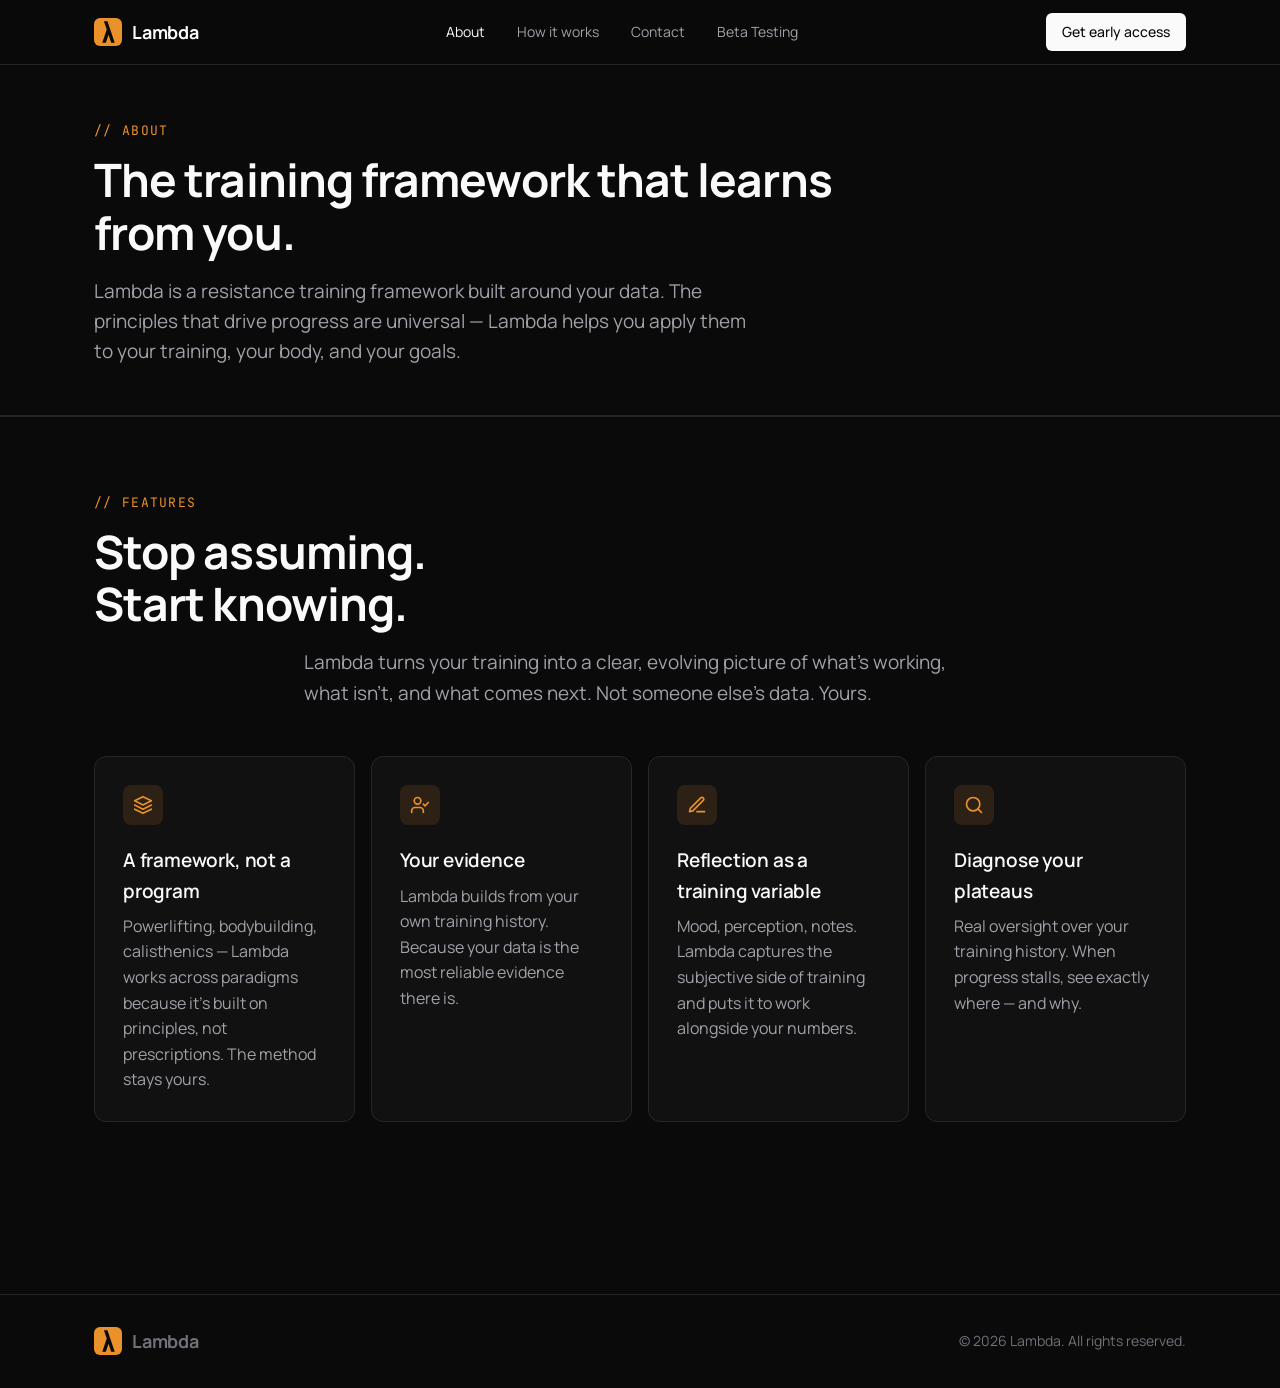
==== about.html @ 36e2c21c "added other pages" ====
<!DOCTYPE html>
<html lang="en">
<head>
    <meta charset="UTF-8">
    <meta name="viewport" content="width=device-width, initial-scale=1.0">
    <title>About — Lambda</title>
    <meta name="description" content="Learn what Lambda is: a resistance training framework built on your data, principles, and goals.">
    <link rel="icon" type="image/svg+xml" href="favicon.svg">
    <link rel="preconnect" href="https://fonts.googleapis.com">
    <link rel="preconnect" href="https://fonts.gstatic.com" crossorigin>
    <link href="https://fonts.googleapis.com/css2?family=Manrope:wght@400;500;600;700;800&family=JetBrains+Mono:wght@400;500&display=swap" rel="stylesheet">
    <link rel="stylesheet" href="styles.css">
</head>
<body>
    <nav>
        <div class="container nav-inner">
            <a href="index.html" class="logo" aria-label="Lambda home">
                <span class="logo-mark" aria-hidden="true">
                    <svg viewBox="0 0 314 528" width="13" height="22" focusable="false">
                        <path d="M222,521L157.03,330.888,92.86,521.622H6.8L114,206,46,6h86L308,521H222Z" fill="#0a0a0a"/>
                    </svg>
                </span>
                <span>Lambda</span>
            </a>
            <div class="nav-links">
                <a href="about.html" aria-current="page">About</a>
                <a href="how-it-works.html">How it works</a>
                <a href="contact.html">Contact</a>
                <a href="beta-testing.html">Beta Testing</a>
            </div>
            <a href="beta-testing.html" class="nav-cta">Get early access</a>
        </div>
    </nav>

    <main class="page-sub">
        <header class="page-sub__hero">
            <div class="container">
                <div class="section-label">// About</div>
                <h1>The training framework that learns from you.</h1>
                <p class="section-sub">
                    Lambda is a resistance training framework built around your data. The principles that drive progress are universal — Lambda helps you apply them to your training, your body, and your goals.
                </p>
            </div>
        </header>

        <section>
            <div class="container">
                <div class="section-header reveal-on-scroll">
                    <div class="section-label">// Features</div>
                    <h2 class="headline-fixed-lines">Stop assuming.<br>Start knowing.</h2>
                    <p class="section-sub">
                        Lambda turns your training into a clear, evolving picture of what's working, what isn't, and what comes next. Not someone else's data. Yours.
                    </p>
                </div>

                <div class="carousel-wrap">
                    <div class="features reveal-stagger carousel-track">
                        <div class="feature reveal-on-scroll">
                            <div class="feature-icon">
                                <svg width="20" height="20" viewBox="0 0 24 24" fill="none" stroke="currentColor" stroke-width="2" stroke-linecap="round" stroke-linejoin="round"><polygon points="12 2 2 7 12 12 22 7 12 2"/><polyline points="2 17 12 22 22 17"/><polyline points="2 12 12 17 22 12"/></svg>
                            </div>
                            <h3>A framework, not a program</h3>
                            <p>Powerlifting, bodybuilding, calisthenics — Lambda works across paradigms because it's built on principles, not prescriptions. The method stays yours.</p>
                        </div>
                        <div class="feature reveal-on-scroll">
                            <div class="feature-icon">
                                <svg width="20" height="20" viewBox="0 0 24 24" fill="none" stroke="currentColor" stroke-width="2" stroke-linecap="round" stroke-linejoin="round"><path d="M16 21v-2a4 4 0 0 0-4-4H6a4 4 0 0 0-4 4v2"/><circle cx="9" cy="7" r="4"/><polyline points="16 11 18 13 22 9"/></svg>
                            </div>
                            <h3>Your evidence</h3>
                            <p>Lambda builds from your own training history. Because your data is the most reliable evidence there is.</p>
                        </div>
                        <div class="feature reveal-on-scroll">
                            <div class="feature-icon">
                                <svg width="20" height="20" viewBox="0 0 24 24" fill="none" stroke="currentColor" stroke-width="2" stroke-linecap="round" stroke-linejoin="round"><path d="M12 20h9"/><path d="M16.5 3.5a2.121 2.121 0 0 1 3 3L7 19l-4 1 1-4 12.5-12.5z"/></svg>
                            </div>
                            <h3>Reflection as a training variable</h3>
                            <p>Mood, perception, notes. Lambda captures the subjective side of training and puts it to work alongside your numbers.</p>
                        </div>
                        <div class="feature reveal-on-scroll">
                            <div class="feature-icon">
                                <svg width="20" height="20" viewBox="0 0 24 24" fill="none" stroke="currentColor" stroke-width="2" stroke-linecap="round" stroke-linejoin="round"><circle cx="11" cy="11" r="8"/><line x1="21" y1="21" x2="16.65" y2="16.65"/></svg>
                            </div>
                            <h3>Diagnose your plateaus</h3>
                            <p>Real oversight over your training history. When progress stalls, see exactly where — and why.</p>
                        </div>
                    </div>
                    <div class="carousel-nav" role="group" aria-label="Feature carousel">
                        <button type="button" class="carousel-btn carousel-btn--prev" aria-label="Previous slide">
                            <svg viewBox="0 0 24 24" fill="none" stroke="currentColor" stroke-width="2" stroke-linecap="round" stroke-linejoin="round" aria-hidden="true"><polyline points="15 18 9 12 15 6"/></svg>
                        </button>
                        <button type="button" class="carousel-btn carousel-btn--next" aria-label="Next slide">
                            <svg viewBox="0 0 24 24" fill="none" stroke="currentColor" stroke-width="2" stroke-linecap="round" stroke-linejoin="round" aria-hidden="true"><polyline points="9 18 15 12 9 6"/></svg>
                        </button>
                    </div>
                </div>
            </div>
        </section>
    </main>

    <footer>
        <div class="container footer-inner">
            <a href="index.html" class="logo" aria-label="Lambda home">
                <span class="logo-mark" aria-hidden="true">
                    <svg viewBox="0 0 314 528" width="13" height="22" focusable="false">
                        <path d="M222,521L157.03,330.888,92.86,521.622H6.8L114,206,46,6h86L308,521H222Z" fill="#0a0a0a"/>
                    </svg>
                </span>
                <span>Lambda</span>
            </a>
            <div>&copy; <span id="year"></span> Lambda. All rights reserved.</div>
        </div>
    </footer>

    <script src="site.js"></script>
</body>
</html>
---- styles.css ----
:root {
            --bg: #0a0a0a;
            --bg-elevated: #111111;
            --surface: #161616;
            --border: #262626;
            --border-strong: #383838;
            --text: #fafafa;
            --text-muted: #a1a1aa;
            --text-dim: #71717a;
            --accent: #eb912b;
            --accent-dim: rgba(235, 145, 43, 0.12);
            --accent-glow: rgba(235, 145, 43, 0.4);
            --max-width: 1140px;
        }

        * { box-sizing: border-box; margin: 0; padding: 0; }

        html { scroll-behavior: smooth; }

        body {
            background-color: var(--bg);
            color: var(--text);
            font-family: 'Manrope', -apple-system, BlinkMacSystemFont, 'Segoe UI', sans-serif;
            font-size: 16px;
            line-height: 1.6;
            -webkit-font-smoothing: antialiased;
            -moz-osx-font-smoothing: grayscale;
            overflow-x: hidden;
        }

        .mono { font-family: 'JetBrains Mono', ui-monospace, SFMono-Regular, monospace; }

        a { color: inherit; text-decoration: none; }

        .container {
            max-width: var(--max-width);
            margin: 0 auto;
            padding: 0 24px;
        }

        /* ---------- Nav ---------- */
        nav {
            position: sticky;
            top: 0;
            z-index: 50;
            backdrop-filter: blur(12px);
            -webkit-backdrop-filter: blur(12px);
            background: rgba(10, 10, 10, 0.72);
            border-bottom: 1px solid var(--border);
        }
        .nav-inner {
            display: flex;
            align-items: center;
            justify-content: space-between;
            height: 64px;
        }
        .logo {
            display: flex;
            align-items: center;
            gap: 10px;
            font-weight: 700;
            font-size: 18px;
            letter-spacing: -0.01em;
        }
        .logo-mark {
            width: 28px;
            height: 28px;
            display: grid;
            place-items: center;
            background: var(--accent);
            color: #0a0a0a;
            border-radius: 6px;
        }
        .logo-mark svg { display: block; }
        .nav-links {
            display: flex;
            gap: 32px;
            font-size: 14px;
            color: var(--text-muted);
        }
        .nav-links a:hover { color: var(--text); }
        .nav-cta {
            font-size: 14px;
            font-weight: 500;
            padding: 8px 16px;
            background: var(--text);
            color: var(--bg);
            border-radius: 6px;
            transition: opacity 0.2s ease;
        }
        .nav-cta:hover { opacity: 0.85; }

        .hero {
            position: relative;
            padding: clamp(8px, 1.2vh, 16px) 0 clamp(28px, 3.5vh, 40px);
            overflow: hidden;
            min-height: calc(100vh - 64px);
            display: flex;
            align-items: center;
        }
        .hero > .container { width: 100%; }
        .hero::before {
            content: '';
            position: absolute;
            inset: 0;
            background:
                radial-gradient(ellipse 60% 50% at 50% 0%, var(--accent-dim), transparent 70%),
                linear-gradient(180deg, transparent 0%, var(--bg) 90%);
            pointer-events: none;
            z-index: 0;
        }
        .hero-grid {
            position: absolute;
            inset: 0;
            background-image:
                linear-gradient(var(--border) 1px, transparent 1px),
                linear-gradient(90deg, var(--border) 1px, transparent 1px);
            background-size: 56px 56px;
            mask-image: radial-gradient(ellipse 70% 60% at 50% 30%, #000 30%, transparent 75%);
            -webkit-mask-image: radial-gradient(ellipse 70% 60% at 50% 30%, #000 30%, transparent 75%);
            opacity: 0.5;
            z-index: 0;
        }
        .hero-inner {
            position: relative;
            z-index: 1;
            display: grid;
            grid-template-columns: minmax(0, 560px) auto;
            align-items: center;
            gap: clamp(40px, 4.5vw, 80px);
        }
        .hero-text {
            display: flex;
            flex-direction: column;
            align-items: flex-start;
            min-width: 0;
            max-width: 560px;
            width: 100%;
            container-type: inline-size;
            overflow: visible;
            position: relative;
            z-index: 2;
        }

        .eyebrow {
            display: inline-flex;
            align-items: center;
            gap: 8px;
            padding: 6px 12px;
            font-size: 12px;
            font-weight: 500;
            color: var(--accent);
            background: var(--accent-dim);
            border: 1px solid rgba(235, 145, 43, 0.25);
            border-radius: 999px;
            margin-bottom: 28px;
            letter-spacing: 0.02em;
        }
        .hero-text .eyebrow {
            margin-bottom: 16px;
            padding: 8px 16px;
            font-size: 15px;
        }
        .eyebrow .dot {
            width: 6px;
            height: 6px;
            background: var(--accent);
            border-radius: 50%;
            box-shadow: 0 0 12px var(--accent-glow);
        }

        h1 {
            font-size: clamp(40px, 6.5vw, 72px);
            line-height: 1.05;
            font-weight: 800;
            letter-spacing: -0.03em;
            margin-bottom: 24px;
            max-width: 23ch;
            margin-left: 0;
            margin-right: 0;
        }
        /* Fixed two-line hero: only <br> breaks lines; size scales down on narrow viewports */
        h1.headline-fixed-lines {
            max-width: min(100%, calc(100vw - 48px));
            white-space: nowrap;
            font-size: clamp(17px, 5.75vw + 0.35rem, 72px);
        }
        /* Hero: allow lines to wrap — global headline-fixed-lines uses nowrap */
        .hero-text h1.headline-fixed-lines {
            max-width: 100%;
            box-sizing: border-box;
            margin-bottom: 14px;
            line-height: 1.15;
            letter-spacing: -0.02em;
            white-space: normal;
            font-size: clamp(22px, 4.37vw + 0.85rem, 46px);
            font-size: clamp(22px, 0.85rem + 6.9cqi, 46px);
        }
        h1 .accent {
            color: var(--accent);
        }

        /* ---------- Email form ---------- */
        .signup {
            display: flex;
            gap: 8px;
            max-width: 460px;
            margin: 0;
            background: var(--surface);
            border: 1px solid var(--border-strong);
            border-radius: 10px;
            padding: 6px;
            transition: border-color 0.2s ease;
        }
        .signup:focus-within {
            border-color: var(--accent);
            box-shadow: 0 0 0 4px var(--accent-dim);
        }
        .signup input {
            flex: 1;
            background: transparent;
            border: none;
            outline: none;
            color: var(--text);
            padding: 10px 14px;
            font-family: inherit;
            font-size: 15px;
        }
        .signup input::placeholder { color: var(--text-dim); }
        .signup button {
            position: relative;
            display: inline-flex;
            align-items: center;
            justify-content: center;
            min-width: 132px;
            background: var(--accent);
            color: #0a0a0a;
            border: none;
            padding: 10px 20px;
            font-family: inherit;
            font-weight: 600;
            font-size: 14px;
            border-radius: 6px;
            cursor: pointer;
            transition: filter 0.2s ease, transform 0.05s ease;
        }
        .signup button:hover { filter: brightness(1.08); }
        .signup button:active { transform: scale(0.98); }
        .signup button:disabled { opacity: 0.6; cursor: not-allowed; }

        .hero-text .signup {
            max-width: 100%;
        }
        .hero-text .signup input {
            font-size: 18px;
            padding: 12px 17px;
        }
        .hero-text .signup button {
            font-size: 17px;
            padding: 12px 24px;
            min-width: 156px;
        }

        .signup-note {
            margin-top: 14px;
            font-size: 13px;
            color: var(--text-dim);
        }
        .hero-text .signup-note {
            margin-top: 10px;
            font-size: 16px;
        }
        .signup-status {
            margin-top: 16px;
            font-size: 14px;
            min-height: 20px;
        }
        .signup-status.success { color: var(--accent); }
        .signup-status.error { color: #ff6b6b; }

        @media (max-width: 520px) {
            .signup { flex-direction: column; padding: 8px; }
            .signup button { width: 100%; padding: 12px; }
        }

        /* ---------- Sections ---------- */
        section { padding: 76px 0; }
        section + section { border-top: 1px solid var(--border); }

        .section-header { text-align: center; margin-bottom: 48px; }
        .section-label {
            font-family: 'JetBrains Mono', monospace;
            font-size: 13px;
            color: var(--accent);
            letter-spacing: 0.1em;
            text-transform: uppercase;
            margin-bottom: 12px;
        }
        h2 {
            font-size: clamp(32px, 3.68vw, 46px);
            font-weight: 700;
            letter-spacing: -0.02em;
            line-height: 1.15;
            max-width: 22ch;
            margin: 0 auto 16px;
        }
        /* Section titles with explicit <br>: no extra wrapping */
        h2.headline-fixed-lines {
            max-width: min(100%, calc(100vw - 48px));
            white-space: nowrap;
            font-size: clamp(22px, 4.37vw + 0.85rem, 46px);
        }
        .section-sub {
            color: var(--text-muted);
            max-width: 56ch;
            margin: 0 auto;
            font-size: 19px;
        }
        .hero-text .section-sub {
            margin: 0 0 22px;
            max-width: 100%;
        }
        .features {
            display: grid;
            grid-template-columns: repeat(auto-fit, minmax(260px, 1fr));
            gap: 16px;
        }
        .feature {
            background: var(--bg-elevated);
            border: 1px solid var(--border);
            border-radius: 12px;
            padding: 28px;
            transition: border-color 0.2s ease, transform 0.2s ease;
        }
        @media (hover: hover) {
            .feature:hover {
                border-color: var(--border-strong);
                transform: translateY(-2px);
            }
        }
        .feature-icon {
            width: 40px;
            height: 40px;
            border-radius: 8px;
            background: var(--accent-dim);
            color: var(--accent);
            display: grid;
            place-items: center;
            margin-bottom: 20px;
        }
        .feature h3 {
            font-size: 19px;
            font-weight: 600;
            letter-spacing: -0.01em;
            margin-bottom: 8px;
        }
        .feature p {
            color: var(--text-muted);
            font-size: 16px;
            line-height: 1.6;
        }

        /* ---------- How it works ---------- */
        .steps {
            display: grid;
            grid-template-columns: repeat(auto-fit, minmax(240px, 1fr));
            gap: 32px;
            counter-reset: step;
        }
        .step {
            position: relative;
            padding: 24px 4px 4px;
        }
        .step-num {
            font-family: 'JetBrains Mono', monospace;
            font-size: 15px;
            color: var(--accent);
            margin-bottom: 12px;
        }
        .step h3 {
            font-size: 20px;
            font-weight: 600;
            margin-bottom: 8px;
            letter-spacing: -0.01em;
        }
        .step p {
            color: var(--text-muted);
            font-size: 16px;
        }

        /* ---------- CTA ---------- */
        .cta-section {
            text-align: center;
            position: relative;
            overflow: hidden;
        }
        .cta-card {
            position: relative;
            background:
                radial-gradient(ellipse 80% 100% at 50% 0%, var(--accent-dim), transparent 70%),
                var(--bg-elevated);
            border: 1px solid var(--border-strong);
            border-radius: 20px;
            padding: 64px 32px;
            max-width: 720px;
            margin: 0 auto;
        }
        .cta-card h2 { margin-bottom: 16px; }
        .cta-card .section-sub { margin-bottom: 32px; }
        .cta-card .signup { margin: 0 auto; }
        .cta-card .signup-note { text-align: center; }

        /* ---------- Phone mockups ---------- */
        .hero-phones {
            display: flex;
            align-items: flex-start;
            justify-content: center;
            gap: 21px;
            padding: 0;
            min-width: 0;
            position: relative;
            z-index: 1;
        }
        .phone {
            width: 262px;
            height: 551px;
            background: #0f0f0f;
            border-radius: 52px;
            border: 1.5px solid #2c2c2c;
            padding: 18px 13px 25px;
            position: relative;
            flex-shrink: 0;
            align-self: flex-start;
            overflow: hidden;
            box-shadow:
                0 0 0 1px rgba(255,255,255,0.04),
                0 32px 72px rgba(0,0,0,0.65),
                0 8px 24px rgba(0,0,0,0.45);
        }
        .phone-island {
            width: 81px;
            height: 25px;
            background: #000;
            border-radius: 15px;
            margin: 0 auto 15px;
        }
        .ps-header {
            display: flex;
            align-items: center;
            justify-content: space-between;
            margin-bottom: 13px;
        }
        .ps-logo {
            display: flex;
            align-items: center;
            gap: 4px;
            font-size: 13px;
            font-weight: 700;
            letter-spacing: -0.01em;
            color: var(--text);
        }
        .ps-logo-mark {
            width: 17px;
            height: 17px;
            background: var(--accent);
            border-radius: 3px;
            display: grid;
            place-items: center;
        }
        .ps-logo-mark svg { display: block; }
        .ps-title {
            font-size: 15px;
            font-weight: 700;
            color: var(--text);
            margin-bottom: 2px;
            letter-spacing: -0.02em;
        }
        .ps-sub {
            font-size: 10px;
            color: var(--text-dim);
            margin-bottom: 13px;
            letter-spacing: 0.06em;
            text-transform: uppercase;
        }
        .ps-divider {
            height: 1px;
            background: var(--border);
            margin: 10px 0;
        }
        .ps-row {
            display: flex;
            align-items: center;
            gap: 7px;
            margin-bottom: 10px;
        }
        .ps-row-label {
            font-size: 11.5px;
            color: var(--text-muted);
            width: 67px;
            flex-shrink: 0;
        }
        .ps-row-bar {
            flex: 1;
            height: 5px;
            background: var(--border);
            border-radius: 2px;
            overflow: hidden;
        }
        .ps-row-bar-fill {
            height: 100%;
            background: var(--accent);
            border-radius: 2px;
        }
        .ps-row-val {
            font-size: 11px;
            color: var(--text-dim);
            width: 34px;
            text-align: right;
            flex-shrink: 0;
            font-family: 'JetBrains Mono', monospace;
        }
        .ps-stat {
            display: flex;
            justify-content: space-between;
            align-items: baseline;
            margin-bottom: 9px;
        }
        .ps-stat-label { font-size: 11.5px; color: var(--text-muted); }
        .ps-stat-val {
            font-size: 13px;
            font-weight: 700;
            color: var(--text);
            font-family: 'JetBrains Mono', monospace;
        }
        .ps-stat-val.is-accent { color: var(--accent); }
        .ps-chart {
            width: 100%;
            height: 74px;
            margin: 10px 0;
            display: block;
        }
        .ps-badge {
            display: inline-flex;
            align-items: center;
            font-size: 11px;
            padding: 4px 9px;
            border-radius: 4px;
            background: var(--accent-dim);
            color: var(--accent);
            font-weight: 600;
            margin-top: 4px;
        }

        /* Phones: same entrance timing so translateY animation doesn’t leave one handset offset */
        body.is-ready .hero-phones .hero-reveal:nth-child(1),
        body.is-ready .hero-phones .hero-reveal:nth-child(2) {
            transition-delay: 0.34s;
        }

        @media (max-width: 960px) {
            .hero-inner { grid-template-columns: 1fr; }
            .hero-text { align-items: center; text-align: center; flex: none; max-width: 560px; width: 100%; }
            .hero-phones { display: none; }
            h1 { margin-left: auto; margin-right: auto; }
            .hero-text .section-sub { margin: 0 auto 40px; }
            .signup { margin: 0 auto; }
        }

        /* ---------- Footer ---------- */
        footer {
            border-top: 1px solid var(--border);
            padding: 32px 0;
            color: var(--text-dim);
            font-size: 14px;
        }
        .footer-inner {
            display: flex;
            justify-content: space-between;
            align-items: center;
            flex-wrap: wrap;
            gap: 16px;
        }

        /* Carousel (arrows + track; nav hidden on desktop) */
        .carousel-nav {
            display: none;
            justify-content: center;
            align-items: center;
            gap: 12px;
            margin-top: 16px;
        }
        .carousel-btn {
            width: 44px;
            height: 44px;
            padding: 0;
            border-radius: 10px;
            border: 1px solid var(--border-strong);
            background: var(--surface);
            color: var(--text);
            cursor: pointer;
            display: inline-flex;
            align-items: center;
            justify-content: center;
            transition: background 0.2s ease, border-color 0.2s ease, opacity 0.2s ease;
        }
        .carousel-btn:disabled {
            opacity: 0.35;
            cursor: not-allowed;
        }
        @media (hover: hover) {
            .carousel-btn:hover:not(:disabled) {
                background: var(--bg-elevated);
                border-color: var(--accent);
                color: var(--accent);
            }
        }
        .carousel-btn svg {
            display: block;
            width: 20px;
            height: 20px;
        }

        /* ---------- Page load overlay ---------- */
        .page-loader {
            position: fixed;
            inset: 0;
            z-index: 9999;
            display: flex;
            flex-direction: column;
            align-items: center;
            justify-content: center;
            gap: 20px;
            background: var(--bg);
            transition: opacity 0.55s ease, visibility 0.55s ease;
        }
        .page-loader.is-hidden {
            opacity: 0;
            visibility: hidden;
            pointer-events: none;
        }
        .page-loader__ring {
            width: 44px;
            height: 44px;
            border-radius: 50%;
            border: 2px solid var(--border-strong);
            border-top-color: var(--accent);
            animation: loader-spin 0.75s linear infinite;
        }
        .page-loader__mark {
            width: 36px;
            height: 36px;
            display: grid;
            place-items: center;
            background: var(--accent);
            border-radius: 8px;
            animation: loader-pulse 1.4s ease-in-out infinite;
        }
        .page-loader__mark svg { display: block; }
        .page-loader__label {
            font-family: 'JetBrains Mono', ui-monospace, monospace;
            font-size: 11px;
            letter-spacing: 0.12em;
            text-transform: uppercase;
            color: var(--text-dim);
        }

        @keyframes loader-spin {
            to { transform: rotate(360deg); }
        }
        @keyframes loader-pulse {
            0%, 100% { transform: scale(1); opacity: 1; }
            50% { transform: scale(0.94); opacity: 0.85; }
        }

        /* Initial entrance (hero) */
        body:not(.is-ready) .hero-reveal {
            opacity: 0;
            transform: translateY(16px);
        }
        body.is-ready .hero-reveal {
            opacity: 1;
            transform: translateY(0);
            transition: opacity 0.65s cubic-bezier(0.22, 1, 0.36, 1), transform 0.65s cubic-bezier(0.22, 1, 0.36, 1);
        }
        body.is-ready .hero-reveal:nth-child(1) { transition-delay: 0.05s; }
        body.is-ready .hero-reveal:nth-child(2) { transition-delay: 0.12s; }
        body.is-ready .hero-reveal:nth-child(3) { transition-delay: 0.19s; }
        body.is-ready .hero-reveal:nth-child(4) { transition-delay: 0.26s; }
        body.is-ready .hero-reveal:nth-child(5) { transition-delay: 0.33s; }

        /* Scroll reveal */
        .reveal-on-scroll {
            opacity: 0;
            transform: translateY(20px);
            transition: opacity 0.65s cubic-bezier(0.22, 1, 0.36, 1), transform 0.65s cubic-bezier(0.22, 1, 0.36, 1);
        }
        .reveal-on-scroll.is-visible {
            opacity: 1;
            transform: translateY(0);
        }
        .reveal-stagger.is-visible > .reveal-on-scroll {
            opacity: 1;
            transform: translateY(0);
        }
        .reveal-stagger.is-visible > .reveal-on-scroll:nth-child(1) { transition-delay: 0.04s; }
        .reveal-stagger.is-visible > .reveal-on-scroll:nth-child(2) { transition-delay: 0.1s; }
        .reveal-stagger.is-visible > .reveal-on-scroll:nth-child(3) { transition-delay: 0.16s; }
        .reveal-stagger.is-visible > .reveal-on-scroll:nth-child(4) { transition-delay: 0.22s; }

        /* Submit button loading */
        .signup button .btn-spinner {
            position: absolute;
            width: 18px;
            height: 18px;
            border-radius: 50%;
            border: 2px solid rgba(10, 10, 10, 0.25);
            border-top-color: #0a0a0a;
            opacity: 0;
            transform: scale(0.85);
            transition: opacity 0.2s ease;
            pointer-events: none;
        }
        .signup button.is-loading .btn-spinner {
            opacity: 1;
            animation: loader-spin 0.65s linear infinite;
        }
        .signup button.is-loading .btn-text {
            opacity: 0;
        }
        .signup button .btn-text {
            transition: opacity 0.15s ease;
        }

        /* ---------- Mobile layout (carousel + rhythm) ---------- */
        @media (max-width: 720px) {
            .nav-links { display: none; }

            section#features,
            section#how,
            section#waitlist {
                scroll-margin-top: 80px;
            }

            section { padding: 52px 0; }

            .section-header { margin-bottom: 36px; }

            .hero {
                padding: 36px 0 40px;
            }
            .eyebrow { margin-bottom: 20px; }
            .hero-text .section-sub { margin-bottom: 32px; }

            .cta-card {
                padding: 40px 20px;
            }
            .cta-card .section-sub { margin-bottom: 24px; }

            footer { padding: 24px 0; }

            .carousel-nav {
                display: flex;
            }

            /* Horizontal scroll-snap carousels */
            .carousel-track {
                display: flex;
                flex-direction: row;
                flex-wrap: nowrap;
                gap: 12px;
                overflow-x: auto;
                overflow-y: hidden;
                scroll-snap-type: x mandatory;
                scroll-padding-inline: 24px;
                -webkit-overflow-scrolling: touch;
                overscroll-behavior-x: contain;
                margin-left: -24px;
                margin-right: -24px;
                padding-left: 24px;
                padding-right: 24px;
                padding-bottom: 2px;
                scrollbar-width: none;
                -ms-overflow-style: none;
            }
            .carousel-track::-webkit-scrollbar {
                display: none;
            }

            /* One full-width slide per view (matches track padding, no adjacent peek) */
            .carousel-track .feature,
            .carousel-track .step {
                flex: 0 0 calc(100vw - 48px);
                width: calc(100vw - 48px);
                max-width: calc(100vw - 48px);
                scroll-snap-align: start;
                scroll-snap-stop: normal;
            }

            .carousel-track .step {
                background: var(--bg-elevated);
                border: 1px solid var(--border);
                border-radius: 12px;
                padding: 24px 20px;
                box-sizing: border-box;
            }
        }

        @media (prefers-reduced-motion: reduce) {
            html { scroll-behavior: auto; }
            .page-loader,
            .page-loader__ring,
            .page-loader__mark,
            .signup button .btn-spinner,
            .hero-reveal,
            .reveal-on-scroll {
                animation: none !important;
                transition: none !important;
            }
            .page-loader__ring { border-top-color: var(--accent); animation: none; }
            body:not(.is-ready) .hero-reveal,
            .reveal-on-scroll,
            .reveal-stagger > .reveal-on-scroll {
                opacity: 1;
                transform: none;
            }
            .page-loader.is-hidden {
                transition: opacity 0.15s ease;
            }
        }

        /* Interior pages (About, How it works, Contact, Beta) */
        a.logo {
            text-decoration: none;
            color: inherit;
        }
        .page-sub {
            padding-bottom: 96px;
        }
        .page-sub__hero {
            padding: 56px 0 48px;
            border-bottom: 1px solid var(--border);
        }
        .page-sub__hero .section-label {
            margin-bottom: 12px;
        }
        .page-sub__hero h1 {
            font-size: clamp(32px, 3.68vw, 46px);
            font-weight: 700;
            letter-spacing: -0.02em;
            line-height: 1.15;
            max-width: 26ch;
            margin-bottom: 16px;
        }
        .page-sub__hero .section-sub {
            margin: 0;
            max-width: 56ch;
        }
        .nav-links a[aria-current="page"] {
            color: var(--text);
        }
        .page-sub .section-header {
            text-align: left;
        }
        .page-sub .section-header h2 {
            margin-left: 0;
        }
        .page-sub > section {
            border-top: 1px solid var(--border);
        }
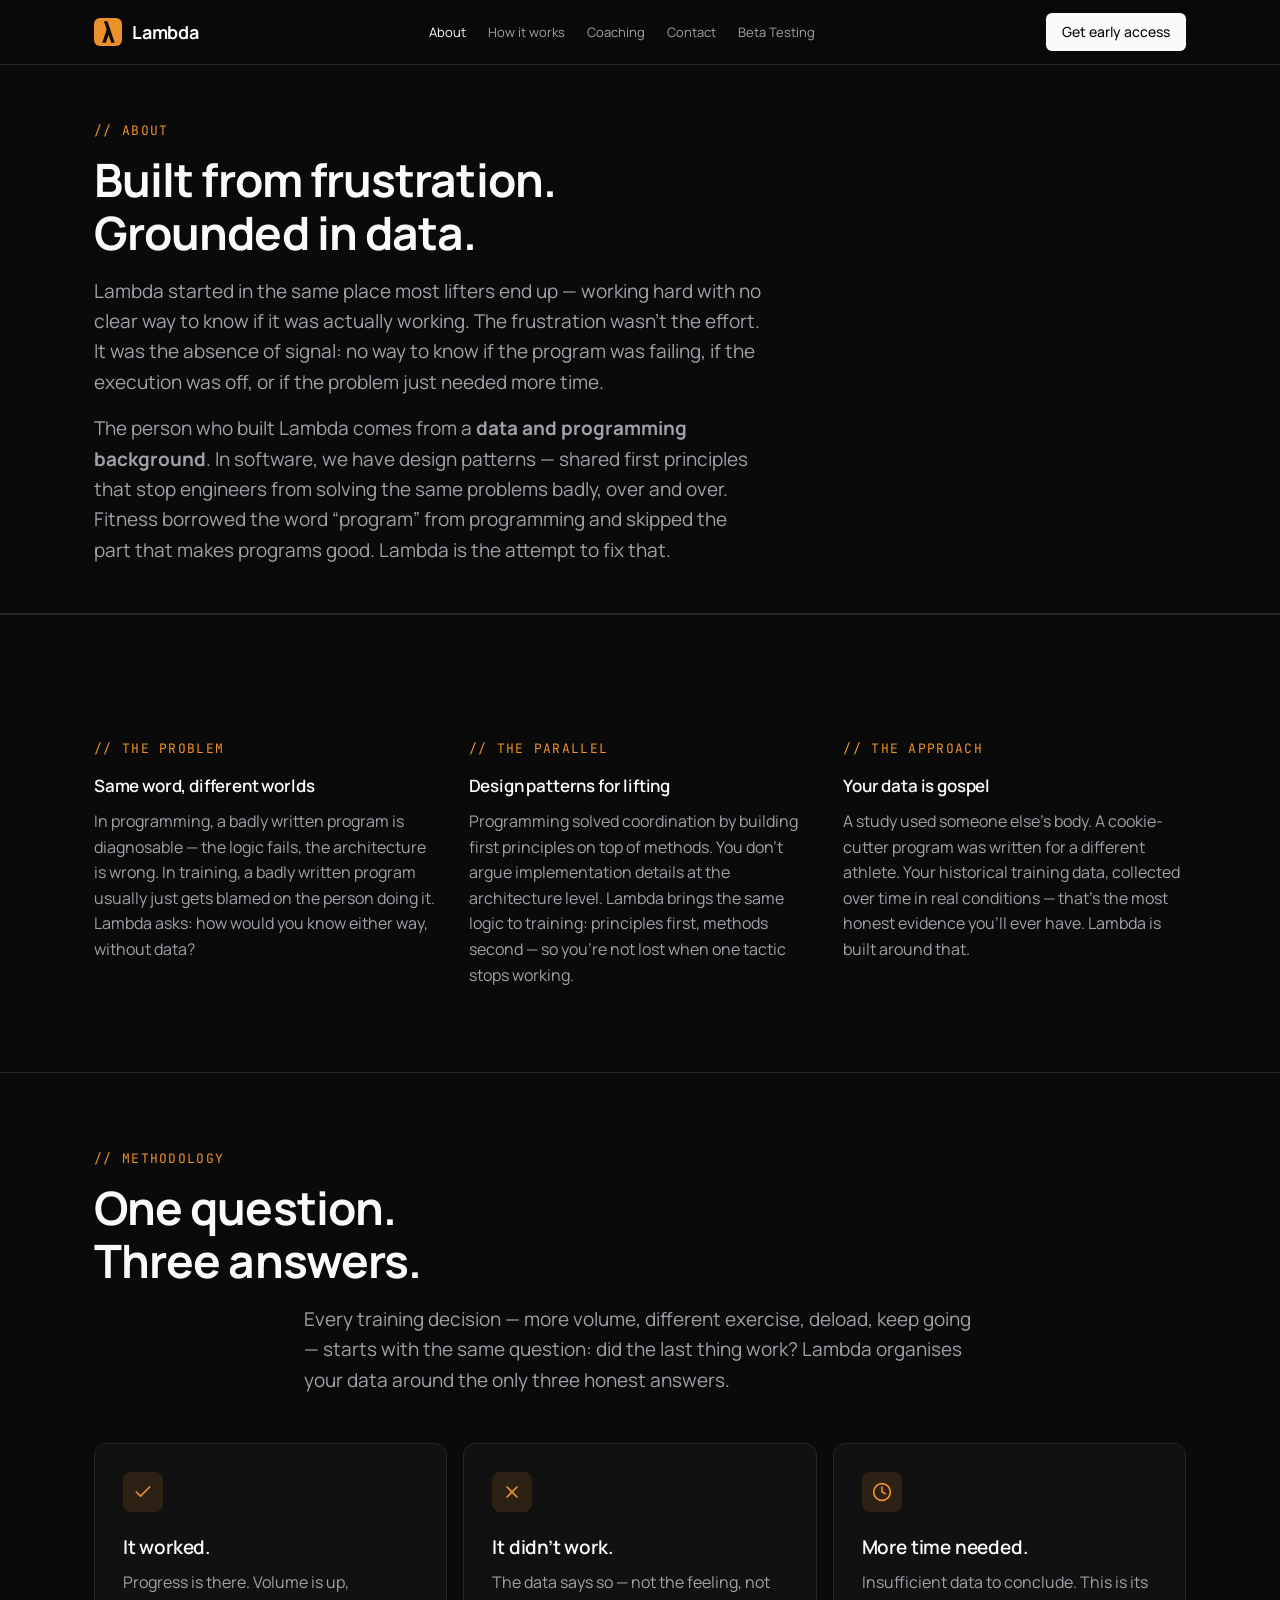
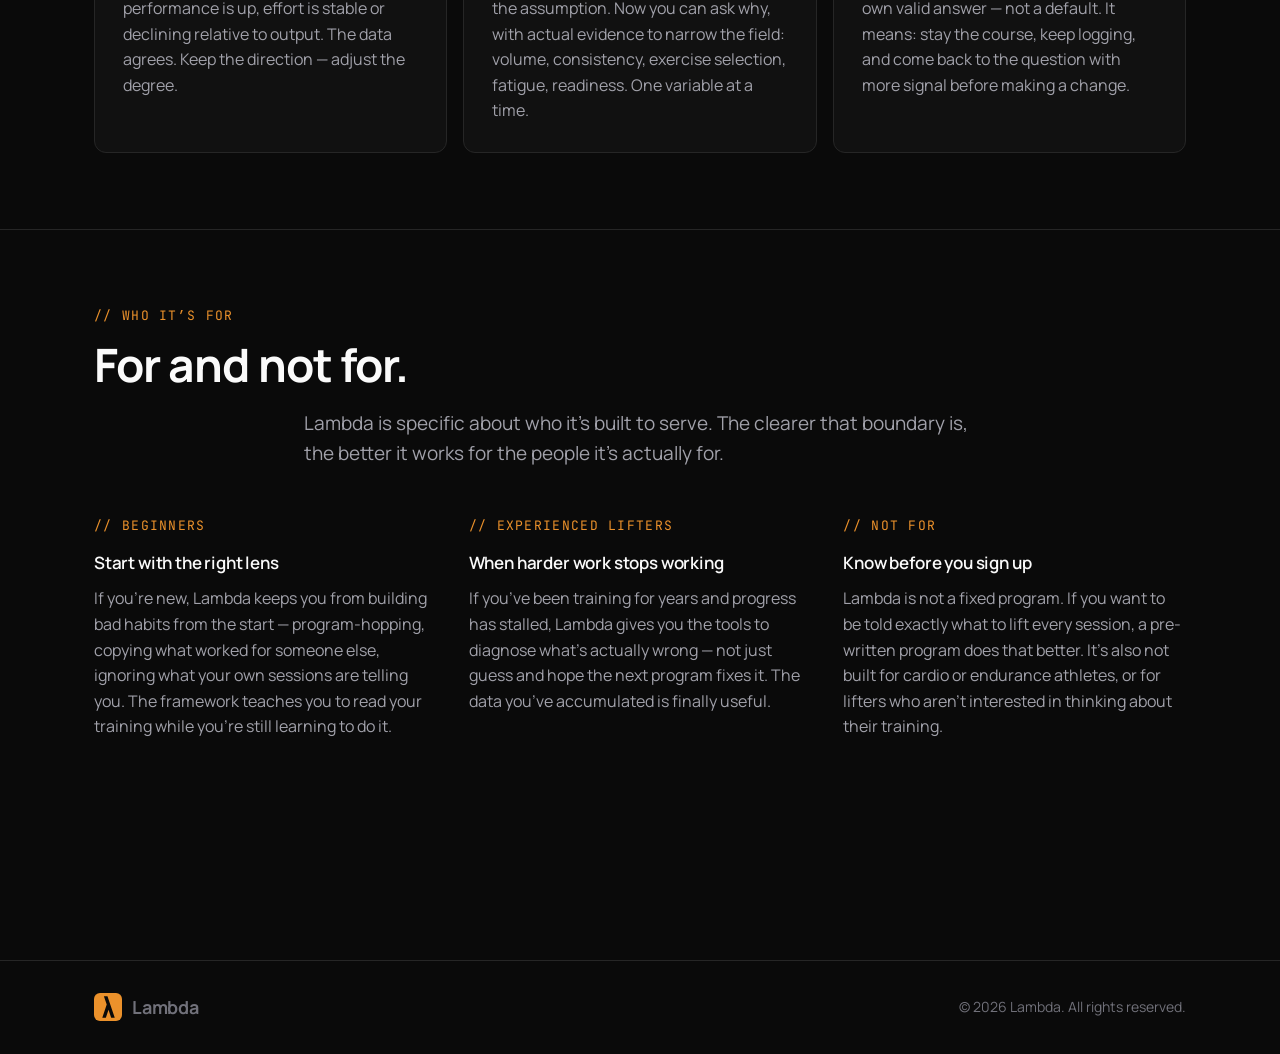
==== commit d89215f0: "added other pages" ====
--- a/about.html
+++ b/about.html
@@ -3,8 +3,8 @@
 <head>
     <meta charset="UTF-8">
     <meta name="viewport" content="width=device-width, initial-scale=1.0">
-    <title>About — Lambda</title>
-    <meta name="description" content="Learn what Lambda is: a resistance training framework built on your data, principles, and goals.">
+    <title>About &mdash; Lambda</title>
+    <meta name="description" content="Lambda is a decision-making framework for resistance training &mdash; built from a data and programming background to answer one question: is your training actually working?">
     <link rel="icon" type="image/svg+xml" href="favicon.svg">
     <link rel="preconnect" href="https://fonts.googleapis.com">
     <link rel="preconnect" href="https://fonts.gstatic.com" crossorigin>
@@ -25,6 +25,7 @@
             <div class="nav-links">
                 <a href="about.html" aria-current="page">About</a>
                 <a href="how-it-works.html">How it works</a>
+                <a href="coaching.html">Coaching</a>
                 <a href="contact.html">Contact</a>
                 <a href="beta-testing.html">Beta Testing</a>
             </div>
@@ -36,20 +37,43 @@
         <header class="page-sub__hero">
             <div class="container">
                 <div class="section-label">// About</div>
-                <h1>The training framework that learns from you.</h1>
+                <h1>Built from frustration.<br>Grounded in data.</h1>
                 <p class="section-sub">
-                    Lambda is a resistance training framework built around your data. The principles that drive progress are universal — Lambda helps you apply them to your training, your body, and your goals.
+                    Lambda started in the same place most lifters end up &mdash; working hard with no clear way to know if it was actually working. The frustration wasn&rsquo;t the effort. It was the absence of signal: no way to know if the program was failing, if the execution was off, or if the problem just needed more time.
+                </p>
+                <p class="section-sub" style="margin-top: 1rem;">
+                    The person who built Lambda comes from a <strong>data and programming background</strong>. In software, we have design patterns &mdash; shared first principles that stop engineers from solving the same problems badly, over and over. Fitness borrowed the word &ldquo;program&rdquo; from programming and skipped the part that makes programs good. Lambda is the attempt to fix that.
                 </p>
             </div>
         </header>
 
         <section>
+            <div class="container overview-grid reveal-on-scroll" style="padding-top: 48px; padding-bottom: 8px;">
+                <div class="overview-pillar">
+                    <div class="section-label">// The problem</div>
+                    <h3>Same word, different worlds</h3>
+                    <p>In programming, a badly written program is diagnosable &mdash; the logic fails, the architecture is wrong. In training, a badly written program usually just gets blamed on the person doing it. Lambda asks: how would you know either way, without data?</p>
+                </div>
+                <div class="overview-pillar">
+                    <div class="section-label">// The parallel</div>
+                    <h3>Design patterns for lifting</h3>
+                    <p>Programming solved coordination by building first principles on top of methods. You don&rsquo;t argue implementation details at the architecture level. Lambda brings the same logic to training: principles first, methods second &mdash; so you&rsquo;re not lost when one tactic stops working.</p>
+                </div>
+                <div class="overview-pillar">
+                    <div class="section-label">// The approach</div>
+                    <h3>Your data is gospel</h3>
+                    <p>A study used someone else&rsquo;s body. A cookie-cutter program was written for a different athlete. Your historical training data, collected over time in real conditions &mdash; that&rsquo;s the most honest evidence you&rsquo;ll ever have. Lambda is built around that.</p>
+                </div>
+            </div>
+        </section>
+
+        <section>
             <div class="container">
                 <div class="section-header reveal-on-scroll">
-                    <div class="section-label">// Features</div>
-                    <h2 class="headline-fixed-lines">Stop assuming.<br>Start knowing.</h2>
+                    <div class="section-label">// Methodology</div>
+                    <h2 class="headline-fixed-lines">One question.<br>Three answers.</h2>
                     <p class="section-sub">
-                        Lambda turns your training into a clear, evolving picture of what's working, what isn't, and what comes next. Not someone else's data. Yours.
+                        Every training decision &mdash; more volume, different exercise, deload, keep going &mdash; starts with the same question: did the last thing work? Lambda organises your data around the only three honest answers.
                     </p>
                 </div>
 
@@ -57,40 +81,60 @@
                     <div class="features reveal-stagger carousel-track">
                         <div class="feature reveal-on-scroll">
                             <div class="feature-icon">
-                                <svg width="20" height="20" viewBox="0 0 24 24" fill="none" stroke="currentColor" stroke-width="2" stroke-linecap="round" stroke-linejoin="round"><polygon points="12 2 2 7 12 12 22 7 12 2"/><polyline points="2 17 12 22 22 17"/><polyline points="2 12 12 17 22 12"/></svg>
+                                <svg width="20" height="20" viewBox="0 0 24 24" fill="none" stroke="currentColor" stroke-width="2" stroke-linecap="round" stroke-linejoin="round"><polyline points="20 6 9 17 4 12"/></svg>
                             </div>
-                            <h3>A framework, not a program</h3>
-                            <p>Powerlifting, bodybuilding, calisthenics — Lambda works across paradigms because it's built on principles, not prescriptions. The method stays yours.</p>
+                            <h3>It worked.</h3>
+                            <p>Progress is there. Volume is up, performance is up, effort is stable or declining relative to output. The data agrees. Keep the direction &mdash; adjust the degree.</p>
                         </div>
                         <div class="feature reveal-on-scroll">
                             <div class="feature-icon">
-                                <svg width="20" height="20" viewBox="0 0 24 24" fill="none" stroke="currentColor" stroke-width="2" stroke-linecap="round" stroke-linejoin="round"><path d="M16 21v-2a4 4 0 0 0-4-4H6a4 4 0 0 0-4 4v2"/><circle cx="9" cy="7" r="4"/><polyline points="16 11 18 13 22 9"/></svg>
+                                <svg width="20" height="20" viewBox="0 0 24 24" fill="none" stroke="currentColor" stroke-width="2" stroke-linecap="round" stroke-linejoin="round"><line x1="18" y1="6" x2="6" y2="18"/><line x1="6" y1="6" x2="18" y2="18"/></svg>
                             </div>
-                            <h3>Your evidence</h3>
-                            <p>Lambda builds from your own training history. Because your data is the most reliable evidence there is.</p>
+                            <h3>It didn&rsquo;t work.</h3>
+                            <p>The data says so &mdash; not the feeling, not the assumption. Now you can ask why, with actual evidence to narrow the field: volume, consistency, exercise selection, fatigue, readiness. One variable at a time.</p>
                         </div>
                         <div class="feature reveal-on-scroll">
                             <div class="feature-icon">
-                                <svg width="20" height="20" viewBox="0 0 24 24" fill="none" stroke="currentColor" stroke-width="2" stroke-linecap="round" stroke-linejoin="round"><path d="M12 20h9"/><path d="M16.5 3.5a2.121 2.121 0 0 1 3 3L7 19l-4 1 1-4 12.5-12.5z"/></svg>
+                                <svg width="20" height="20" viewBox="0 0 24 24" fill="none" stroke="currentColor" stroke-width="2" stroke-linecap="round" stroke-linejoin="round"><circle cx="12" cy="12" r="10"/><polyline points="12 6 12 12 16 14"/></svg>
                             </div>
-                            <h3>Reflection as a training variable</h3>
-                            <p>Mood, perception, notes. Lambda captures the subjective side of training and puts it to work alongside your numbers.</p>
-                        </div>
-                        <div class="feature reveal-on-scroll">
-                            <div class="feature-icon">
-                                <svg width="20" height="20" viewBox="0 0 24 24" fill="none" stroke="currentColor" stroke-width="2" stroke-linecap="round" stroke-linejoin="round"><circle cx="11" cy="11" r="8"/><line x1="21" y1="21" x2="16.65" y2="16.65"/></svg>
-                            </div>
-                            <h3>Diagnose your plateaus</h3>
-                            <p>Real oversight over your training history. When progress stalls, see exactly where — and why.</p>
+                            <h3>More time needed.</h3>
+                            <p>Insufficient data to conclude. This is its own valid answer &mdash; not a default. It means: stay the course, keep logging, and come back to the question with more signal before making a change.</p>
                         </div>
                     </div>
-                    <div class="carousel-nav" role="group" aria-label="Feature carousel">
+                    <div class="carousel-nav" role="group" aria-label="Methodology carousel">
                         <button type="button" class="carousel-btn carousel-btn--prev" aria-label="Previous slide">
                             <svg viewBox="0 0 24 24" fill="none" stroke="currentColor" stroke-width="2" stroke-linecap="round" stroke-linejoin="round" aria-hidden="true"><polyline points="15 18 9 12 15 6"/></svg>
                         </button>
                         <button type="button" class="carousel-btn carousel-btn--next" aria-label="Next slide">
                             <svg viewBox="0 0 24 24" fill="none" stroke="currentColor" stroke-width="2" stroke-linecap="round" stroke-linejoin="round" aria-hidden="true"><polyline points="9 18 15 12 9 6"/></svg>
                         </button>
+                    </div>
+                </div>
+            </div>
+        </section>
+
+        <section>
+            <div class="container">
+                <div class="section-header reveal-on-scroll">
+                    <div class="section-label">// Who it&rsquo;s for</div>
+                    <h2 class="headline-fixed-lines">For and not for.</h2>
+                    <p class="section-sub">Lambda is specific about who it&rsquo;s built to serve. The clearer that boundary is, the better it works for the people it&rsquo;s actually for.</p>
+                </div>
+                <div class="overview-grid reveal-on-scroll" style="padding-bottom: 48px;">
+                    <div class="overview-pillar">
+                        <div class="section-label">// Beginners</div>
+                        <h3>Start with the right lens</h3>
+                        <p>If you&rsquo;re new, Lambda keeps you from building bad habits from the start &mdash; program-hopping, copying what worked for someone else, ignoring what your own sessions are telling you. The framework teaches you to read your training while you&rsquo;re still learning to do it.</p>
+                    </div>
+                    <div class="overview-pillar">
+                        <div class="section-label">// Experienced lifters</div>
+                        <h3>When harder work stops working</h3>
+                        <p>If you&rsquo;ve been training for years and progress has stalled, Lambda gives you the tools to diagnose what&rsquo;s actually wrong &mdash; not just guess and hope the next program fixes it. The data you&rsquo;ve accumulated is finally useful.</p>
+                    </div>
+                    <div class="overview-pillar">
+                        <div class="section-label">// Not for</div>
+                        <h3>Know before you sign up</h3>
+                        <p>Lambda is not a fixed program. If you want to be told exactly what to lift every session, a pre-written program does that better. It&rsquo;s also not built for cardio or endurance athletes, or for lifters who aren&rsquo;t interested in thinking about their training.</p>
                     </div>
                 </div>
             </div>
--- a/styles.css
+++ b/styles.css
@@ -74,8 +74,10 @@
         .logo-mark svg { display: block; }
         .nav-links {
             display: flex;
-            gap: 32px;
-            font-size: 14px;
+            flex-wrap: wrap;
+            justify-content: center;
+            gap: 20px 22px;
+            font-size: 13px;
             color: var(--text-muted);
         }
         .nav-links a:hover { color: var(--text); }
@@ -197,6 +199,9 @@
             font-size: clamp(22px, 0.85rem + 6.9cqi, 46px);
         }
         h1 .accent {
+            color: var(--accent);
+        }
+        .accent {
             color: var(--accent);
         }
 
@@ -866,4 +871,142 @@
         }
         .page-sub > section {
             border-top: 1px solid var(--border);
+        }
+
+        .text-link-accent {
+            color: var(--accent);
+            text-decoration: underline;
+            text-underline-offset: 3px;
+        }
+        .text-link-accent:hover {
+            filter: brightness(1.08);
+        }
+
+        .overview-strip {
+            padding: 64px 0;
+            border-bottom: 1px solid var(--border);
+        }
+        .overview-grid {
+            display: grid;
+            grid-template-columns: repeat(3, 1fr);
+            gap: 28px 32px;
+        }
+        @media (max-width: 900px) {
+            .overview-grid { grid-template-columns: 1fr; }
+        }
+        .overview-pillar h3 {
+            font-size: 17px;
+            font-weight: 600;
+            letter-spacing: -0.01em;
+            margin: 8px 0 10px;
+            color: var(--text);
+        }
+        .overview-pillar p {
+            font-size: 16px;
+            color: var(--text-muted);
+            line-height: 1.6;
+        }
+
+        .coaching-layout {
+            padding: 64px 0 96px;
+        }
+        .coaching-prose h2 {
+            font-size: clamp(22px, 2.5vw, 28px);
+            font-weight: 700;
+            letter-spacing: -0.02em;
+            margin: 8px 0 16px;
+            max-width: 22ch;
+        }
+        .coaching-grid {
+            display: grid;
+            grid-template-columns: 1fr minmax(280px, 400px);
+            gap: 48px;
+            align-items: start;
+        }
+        @media (max-width: 960px) {
+            .coaching-grid { grid-template-columns: 1fr; }
+        }
+        .coaching-card {
+            background: var(--bg-elevated);
+            border: 1px solid var(--border-strong);
+            border-radius: 16px;
+            padding: 28px;
+        }
+        .coaching-card h2 {
+            font-size: 20px;
+            font-weight: 600;
+            margin-bottom: 8px;
+            margin-left: 0;
+            max-width: none;
+        }
+        .coaching-card .section-sub {
+            margin-bottom: 24px;
+            font-size: 15px;
+        }
+        .booking-field label {
+            display: block;
+            font-size: 12px;
+            font-weight: 500;
+            color: var(--text-dim);
+            margin-bottom: 8px;
+            letter-spacing: 0.02em;
+        }
+        .booking-field {
+            margin-bottom: 18px;
+        }
+        .booking-select {
+            width: 100%;
+            padding: 12px 14px;
+            border-radius: 8px;
+            border: 1px solid var(--border-strong);
+            background: var(--surface);
+            color: var(--text-dim);
+            font-family: inherit;
+            font-size: 15px;
+            cursor: not-allowed;
+        }
+        .booking-note {
+            font-size: 13px;
+            color: var(--text-dim);
+            margin-top: 16px;
+            line-height: 1.5;
+        }
+        .booking-actions {
+            margin-top: 24px;
+        }
+        .btn-booking {
+            width: 100%;
+            padding: 12px 20px;
+            border-radius: 8px;
+            border: none;
+            background: var(--border-strong);
+            color: var(--text-dim);
+            font-family: inherit;
+            font-weight: 600;
+            font-size: 14px;
+            cursor: not-allowed;
+        }
+        .coaching-benefits {
+            list-style: none;
+            margin: 24px 0 0;
+            padding: 0;
+        }
+        .coaching-benefits li {
+            position: relative;
+            padding-left: 22px;
+            margin-bottom: 12px;
+            font-size: 15px;
+            color: var(--text-muted);
+            line-height: 1.5;
+        }
+        .coaching-benefits li::before {
+            content: '';
+            position: absolute;
+            left: 0;
+            top: 0.5em;
+            width: 8px;
+            height: 8px;
+            border-radius: 50%;
+            background: var(--accent);
+            box-shadow: 0 0 12px var(--accent-glow);
         }
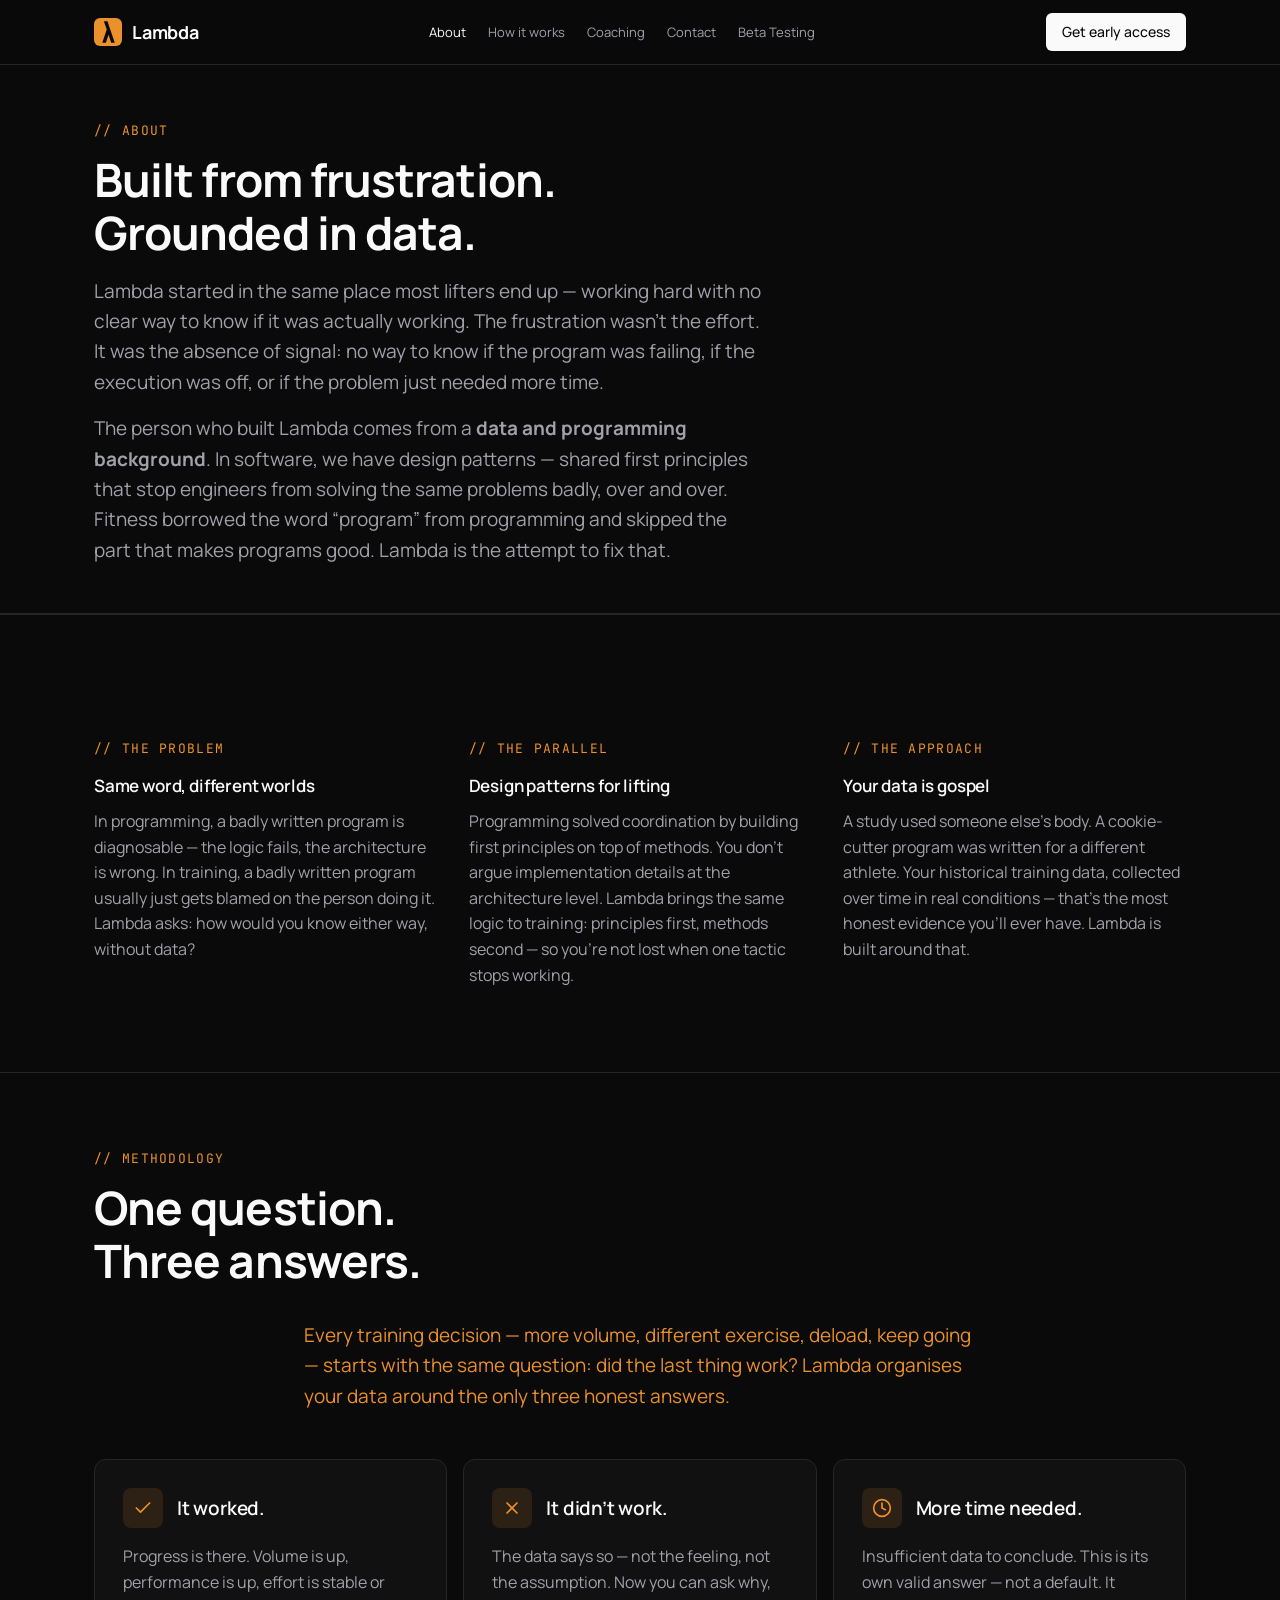
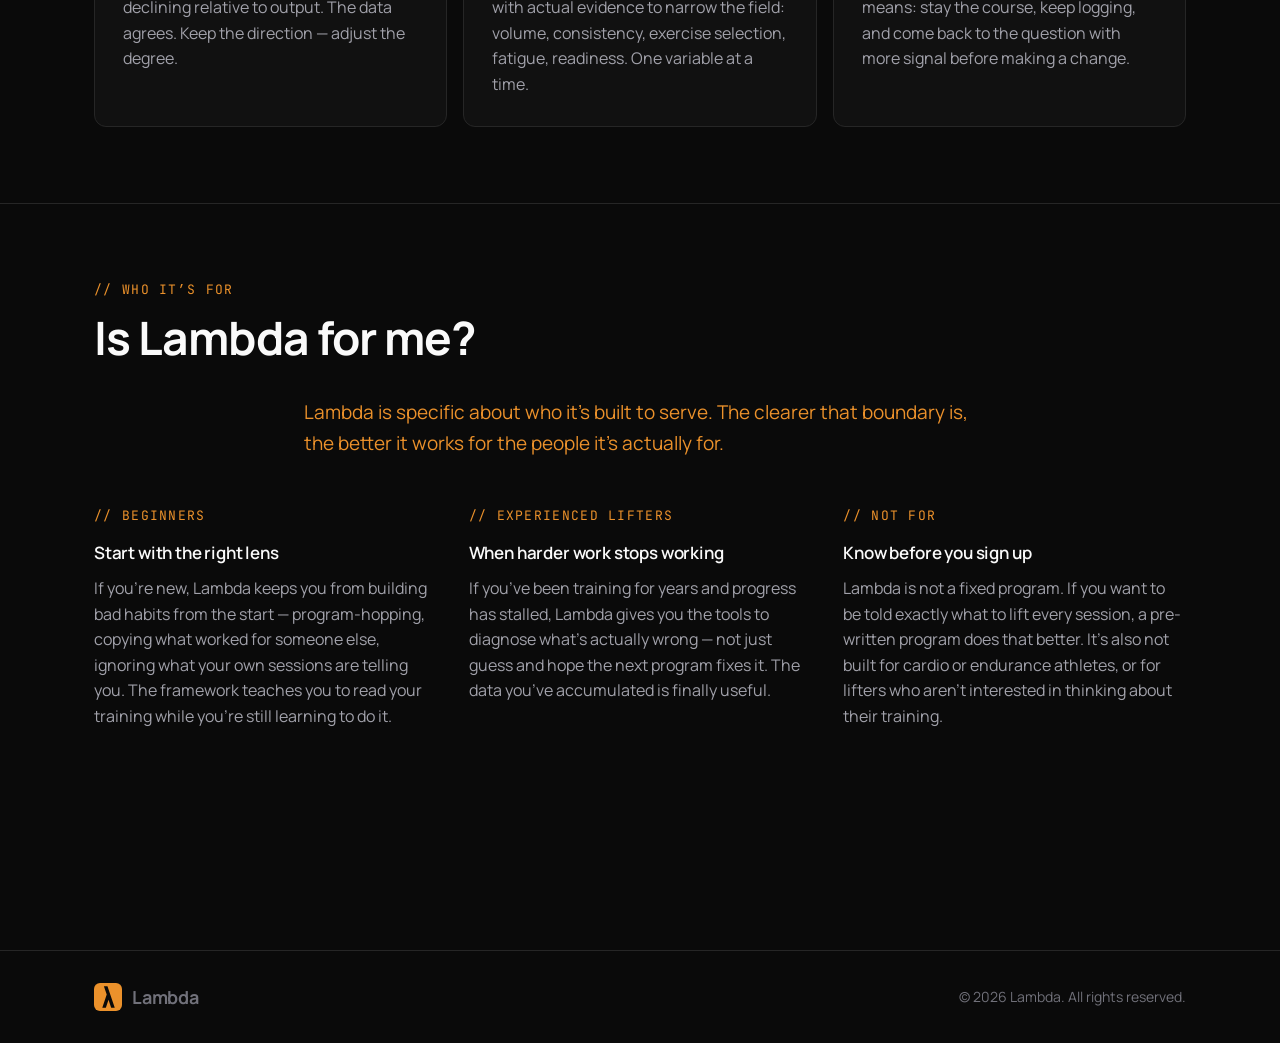
==== commit 9f57cb68: "scaffolded website" ====
--- a/about.html
+++ b/about.html
@@ -80,24 +80,30 @@
                 <div class="carousel-wrap">
                     <div class="features reveal-stagger carousel-track">
                         <div class="feature reveal-on-scroll">
-                            <div class="feature-icon">
-                                <svg width="20" height="20" viewBox="0 0 24 24" fill="none" stroke="currentColor" stroke-width="2" stroke-linecap="round" stroke-linejoin="round"><polyline points="20 6 9 17 4 12"/></svg>
+                            <div style="display:flex;align-items:center;gap:14px;margin-bottom:16px;">
+                                <div class="feature-icon" style="margin-bottom:0;flex-shrink:0;">
+                                    <svg width="20" height="20" viewBox="0 0 24 24" fill="none" stroke="currentColor" stroke-width="2" stroke-linecap="round" stroke-linejoin="round"><polyline points="20 6 9 17 4 12"/></svg>
+                                </div>
+                                <h3 style="margin-bottom:0;">It worked.</h3>
                             </div>
-                            <h3>It worked.</h3>
                             <p>Progress is there. Volume is up, performance is up, effort is stable or declining relative to output. The data agrees. Keep the direction &mdash; adjust the degree.</p>
                         </div>
                         <div class="feature reveal-on-scroll">
-                            <div class="feature-icon">
-                                <svg width="20" height="20" viewBox="0 0 24 24" fill="none" stroke="currentColor" stroke-width="2" stroke-linecap="round" stroke-linejoin="round"><line x1="18" y1="6" x2="6" y2="18"/><line x1="6" y1="6" x2="18" y2="18"/></svg>
+                            <div style="display:flex;align-items:center;gap:14px;margin-bottom:16px;">
+                                <div class="feature-icon" style="margin-bottom:0;flex-shrink:0;">
+                                    <svg width="20" height="20" viewBox="0 0 24 24" fill="none" stroke="currentColor" stroke-width="2" stroke-linecap="round" stroke-linejoin="round"><line x1="18" y1="6" x2="6" y2="18"/><line x1="6" y1="6" x2="18" y2="18"/></svg>
+                                </div>
+                                <h3 style="margin-bottom:0;">It didn&rsquo;t work.</h3>
                             </div>
-                            <h3>It didn&rsquo;t work.</h3>
                             <p>The data says so &mdash; not the feeling, not the assumption. Now you can ask why, with actual evidence to narrow the field: volume, consistency, exercise selection, fatigue, readiness. One variable at a time.</p>
                         </div>
                         <div class="feature reveal-on-scroll">
-                            <div class="feature-icon">
-                                <svg width="20" height="20" viewBox="0 0 24 24" fill="none" stroke="currentColor" stroke-width="2" stroke-linecap="round" stroke-linejoin="round"><circle cx="12" cy="12" r="10"/><polyline points="12 6 12 12 16 14"/></svg>
+                            <div style="display:flex;align-items:center;gap:14px;margin-bottom:16px;">
+                                <div class="feature-icon" style="margin-bottom:0;flex-shrink:0;">
+                                    <svg width="20" height="20" viewBox="0 0 24 24" fill="none" stroke="currentColor" stroke-width="2" stroke-linecap="round" stroke-linejoin="round"><circle cx="12" cy="12" r="10"/><polyline points="12 6 12 12 16 14"/></svg>
+                                </div>
+                                <h3 style="margin-bottom:0;">More time needed.</h3>
                             </div>
-                            <h3>More time needed.</h3>
                             <p>Insufficient data to conclude. This is its own valid answer &mdash; not a default. It means: stay the course, keep logging, and come back to the question with more signal before making a change.</p>
                         </div>
                     </div>
@@ -117,7 +123,7 @@
             <div class="container">
                 <div class="section-header reveal-on-scroll">
                     <div class="section-label">// Who it&rsquo;s for</div>
-                    <h2 class="headline-fixed-lines">For and not for.</h2>
+                    <h2 class="headline-fixed-lines">Is Lambda for me?</h2>
                     <p class="section-sub">Lambda is specific about who it&rsquo;s built to serve. The clearer that boundary is, the better it works for the people it&rsquo;s actually for.</p>
                 </div>
                 <div class="overview-grid reveal-on-scroll" style="padding-bottom: 48px;">
--- a/styles.css
+++ b/styles.css
@@ -569,6 +569,7 @@
             h1 { margin-left: auto; margin-right: auto; }
             .hero-text .section-sub { margin: 0 auto 40px; }
             .signup { margin: 0 auto; }
+            .page-sub__hero--split { grid-template-columns: 1fr; }
         }
 
         /* ---------- Footer ---------- */
@@ -860,6 +861,33 @@
             margin: 0;
             max-width: 56ch;
         }
+        .page-sub__hero--split {
+            display: grid;
+            grid-template-columns: 1fr 1fr;
+            gap: 48px;
+            align-items: center;
+        }
+        .beta-signup-card {
+            background:
+                radial-gradient(ellipse 80% 100% at 50% 0%, var(--accent-dim), transparent 70%),
+                var(--bg-elevated);
+            border: 1px solid var(--border-strong);
+            border-radius: 20px;
+            padding: 40px 32px;
+        }
+        .beta-signup-card h3 {
+            font-size: clamp(20px, 2vw, 26px);
+            font-weight: 700;
+            letter-spacing: -0.01em;
+            line-height: 1.2;
+            margin-bottom: 12px;
+        }
+        .beta-signup-card .section-sub {
+            max-width: 100%;
+            font-size: 16px;
+            margin-bottom: 28px;
+        }
+        .beta-signup-card .signup-note { text-align: center; }
         .nav-links a[aria-current="page"] {
             color: var(--text);
         }
@@ -868,6 +896,11 @@
         }
         .page-sub .section-header h2 {
             margin-left: 0;
+        }
+        .page-sub .section-header .section-sub {
+            color: var(--accent);
+            margin-top: 32px;
+            margin-bottom: 10px;
         }
         .page-sub > section {
             border-top: 1px solid var(--border);
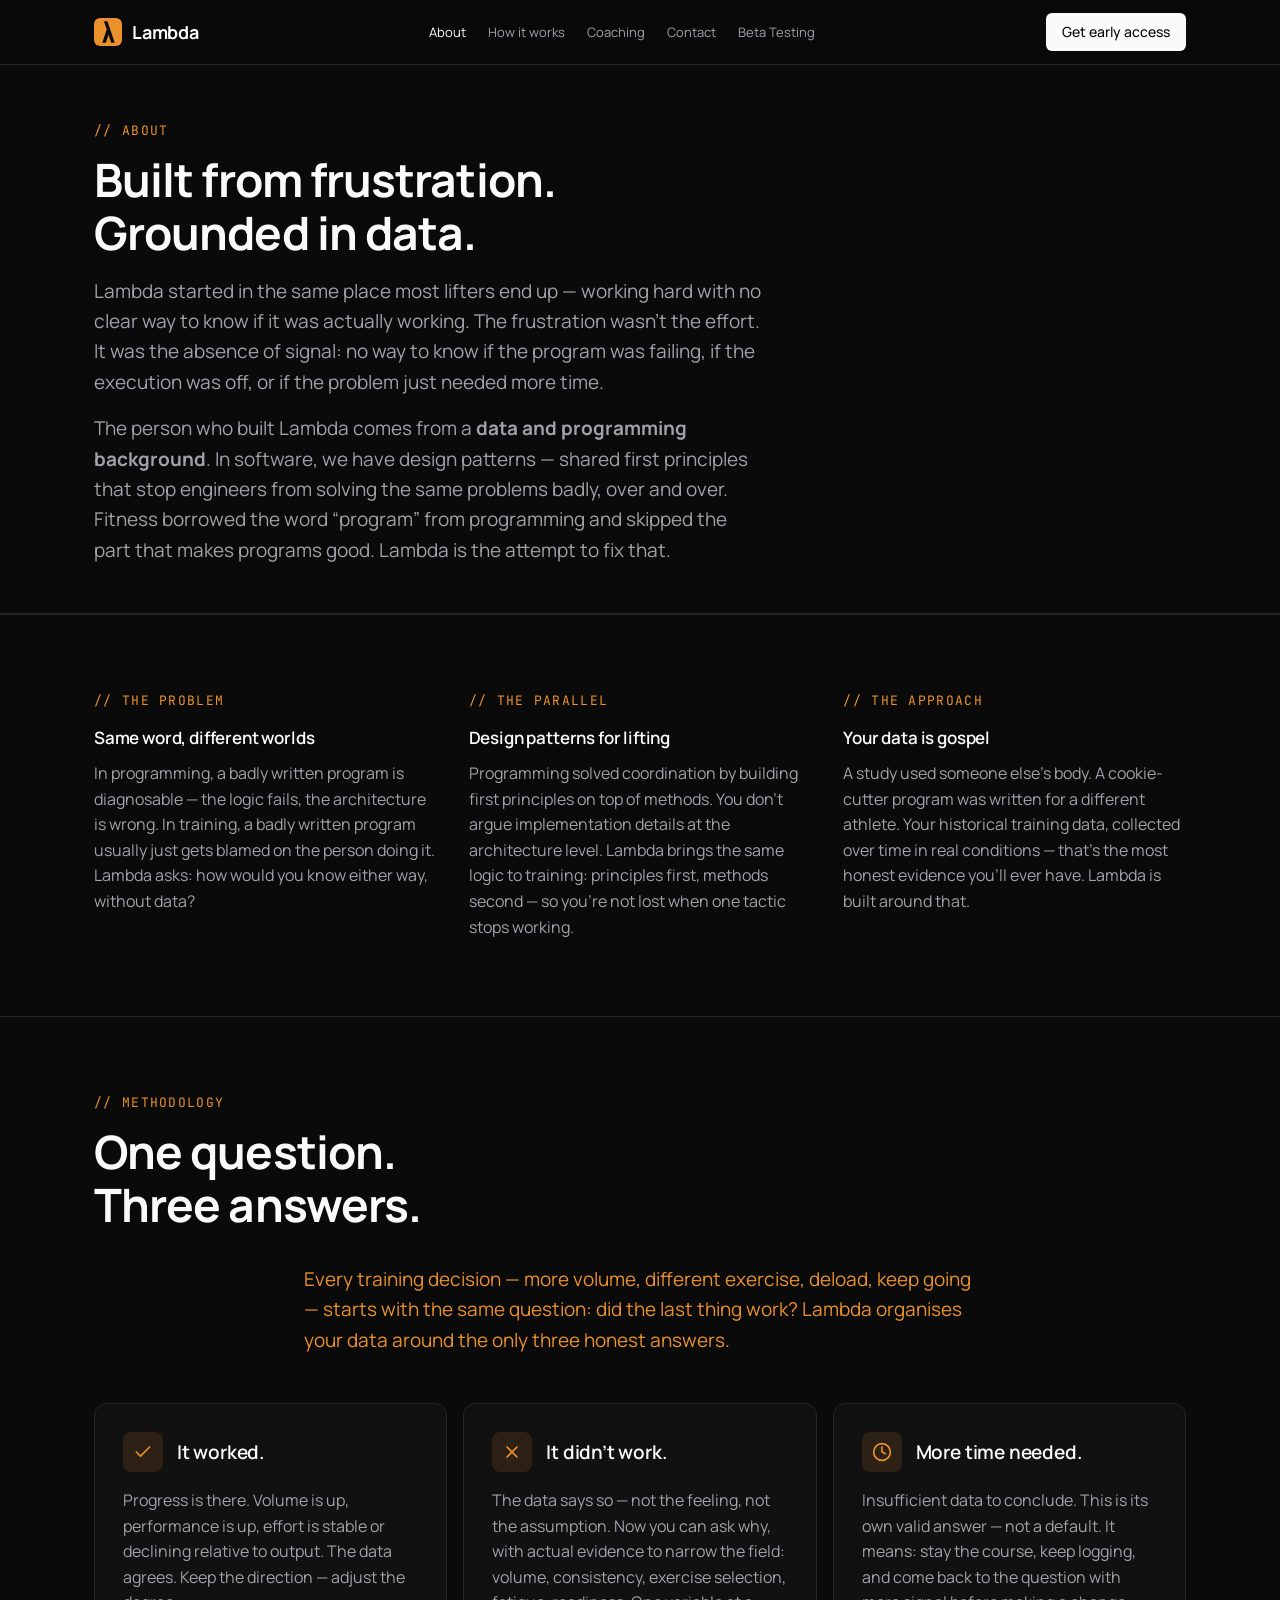
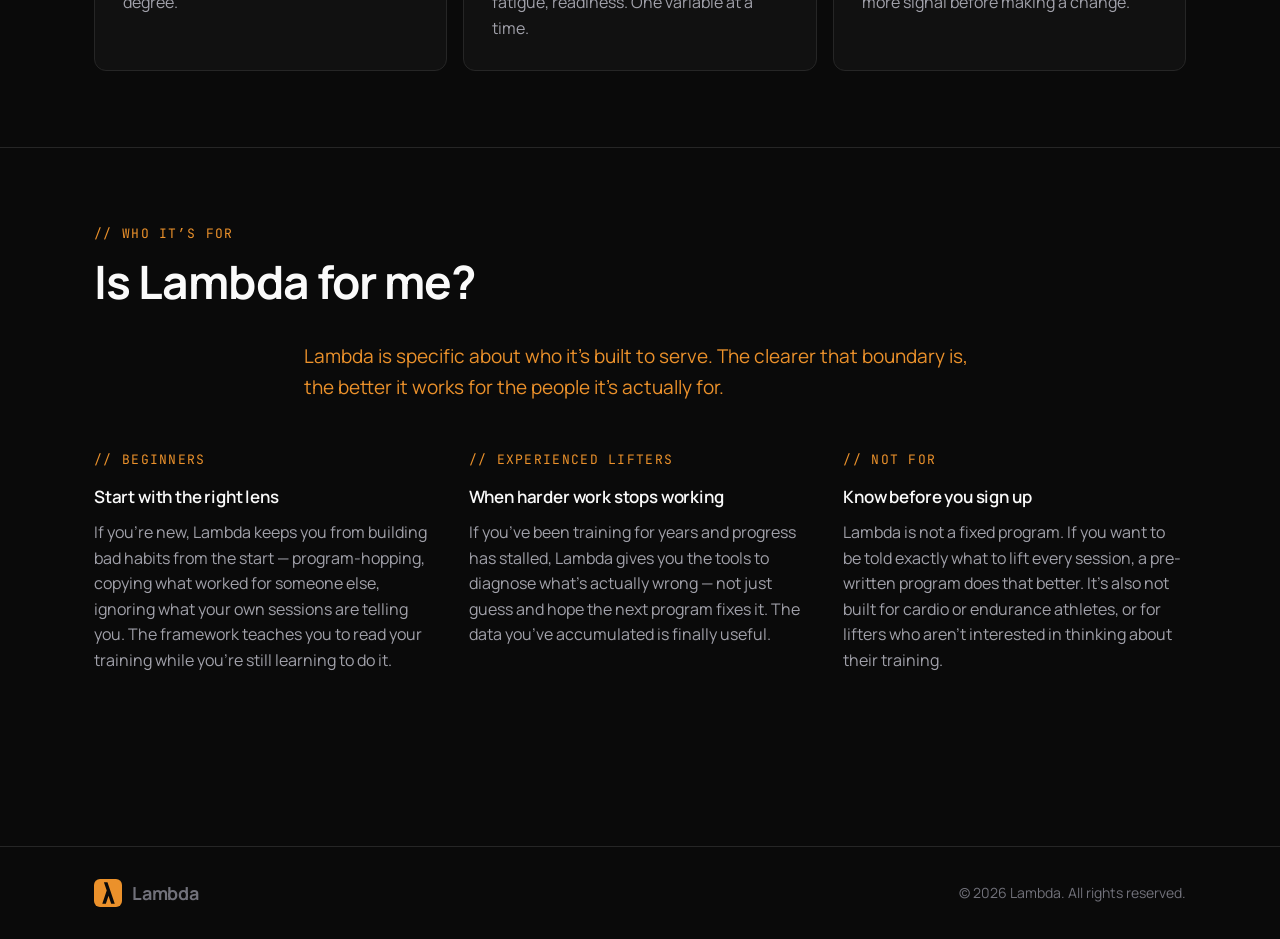
==== commit 42bd874c: "added more refinements" ====
--- a/about.html
+++ b/about.html
@@ -30,6 +30,18 @@
                 <a href="beta-testing.html">Beta Testing</a>
             </div>
             <a href="beta-testing.html" class="nav-cta">Get early access</a>
+            <button class="nav-hamburger" aria-label="Open menu" aria-expanded="false">
+                <span></span><span></span><span></span>
+            </button>
+        </div>
+        <div class="nav-mobile">
+            <div class="container nav-mobile__links">
+                <a href="about.html" aria-current="page">About</a>
+                <a href="how-it-works.html">How it works</a>
+                <a href="coaching.html">Coaching</a>
+                <a href="contact.html">Contact</a>
+                <a href="beta-testing.html">Beta Testing</a>
+            </div>
         </div>
     </nav>
 
@@ -48,21 +60,33 @@
         </header>
 
         <section>
-            <div class="container overview-grid reveal-on-scroll" style="padding-top: 48px; padding-bottom: 8px;">
-                <div class="overview-pillar">
-                    <div class="section-label">// The problem</div>
-                    <h3>Same word, different worlds</h3>
-                    <p>In programming, a badly written program is diagnosable &mdash; the logic fails, the architecture is wrong. In training, a badly written program usually just gets blamed on the person doing it. Lambda asks: how would you know either way, without data?</p>
-                </div>
-                <div class="overview-pillar">
-                    <div class="section-label">// The parallel</div>
-                    <h3>Design patterns for lifting</h3>
-                    <p>Programming solved coordination by building first principles on top of methods. You don&rsquo;t argue implementation details at the architecture level. Lambda brings the same logic to training: principles first, methods second &mdash; so you&rsquo;re not lost when one tactic stops working.</p>
-                </div>
-                <div class="overview-pillar">
-                    <div class="section-label">// The approach</div>
-                    <h3>Your data is gospel</h3>
-                    <p>A study used someone else&rsquo;s body. A cookie-cutter program was written for a different athlete. Your historical training data, collected over time in real conditions &mdash; that&rsquo;s the most honest evidence you&rsquo;ll ever have. Lambda is built around that.</p>
+            <div class="container">
+                <div class="carousel-wrap">
+                    <div class="overview-grid reveal-stagger carousel-track">
+                        <div class="overview-pillar reveal-on-scroll">
+                            <div class="section-label">// The problem</div>
+                            <h3>Same word, different worlds</h3>
+                            <p>In programming, a badly written program is diagnosable &mdash; the logic fails, the architecture is wrong. In training, a badly written program usually just gets blamed on the person doing it. Lambda asks: how would you know either way, without data?</p>
+                        </div>
+                        <div class="overview-pillar reveal-on-scroll">
+                            <div class="section-label">// The parallel</div>
+                            <h3>Design patterns for lifting</h3>
+                            <p>Programming solved coordination by building first principles on top of methods. You don&rsquo;t argue implementation details at the architecture level. Lambda brings the same logic to training: principles first, methods second &mdash; so you&rsquo;re not lost when one tactic stops working.</p>
+                        </div>
+                        <div class="overview-pillar reveal-on-scroll">
+                            <div class="section-label">// The approach</div>
+                            <h3>Your data is gospel</h3>
+                            <p>A study used someone else&rsquo;s body. A cookie-cutter program was written for a different athlete. Your historical training data, collected over time in real conditions &mdash; that&rsquo;s the most honest evidence you&rsquo;ll ever have. Lambda is built around that.</p>
+                        </div>
+                    </div>
+                    <div class="carousel-nav" role="group" aria-label="Background carousel">
+                        <button type="button" class="carousel-btn carousel-btn--prev" aria-label="Previous slide">
+                            <svg viewBox="0 0 24 24" fill="none" stroke="currentColor" stroke-width="2" stroke-linecap="round" stroke-linejoin="round" aria-hidden="true"><polyline points="15 18 9 12 15 6"/></svg>
+                        </button>
+                        <button type="button" class="carousel-btn carousel-btn--next" aria-label="Next slide">
+                            <svg viewBox="0 0 24 24" fill="none" stroke="currentColor" stroke-width="2" stroke-linecap="round" stroke-linejoin="round" aria-hidden="true"><polyline points="9 18 15 12 9 6"/></svg>
+                        </button>
+                    </div>
                 </div>
             </div>
         </section>
@@ -126,21 +150,31 @@
                     <h2 class="headline-fixed-lines">Is Lambda for me?</h2>
                     <p class="section-sub">Lambda is specific about who it&rsquo;s built to serve. The clearer that boundary is, the better it works for the people it&rsquo;s actually for.</p>
                 </div>
-                <div class="overview-grid reveal-on-scroll" style="padding-bottom: 48px;">
-                    <div class="overview-pillar">
-                        <div class="section-label">// Beginners</div>
-                        <h3>Start with the right lens</h3>
-                        <p>If you&rsquo;re new, Lambda keeps you from building bad habits from the start &mdash; program-hopping, copying what worked for someone else, ignoring what your own sessions are telling you. The framework teaches you to read your training while you&rsquo;re still learning to do it.</p>
-                    </div>
-                    <div class="overview-pillar">
-                        <div class="section-label">// Experienced lifters</div>
-                        <h3>When harder work stops working</h3>
-                        <p>If you&rsquo;ve been training for years and progress has stalled, Lambda gives you the tools to diagnose what&rsquo;s actually wrong &mdash; not just guess and hope the next program fixes it. The data you&rsquo;ve accumulated is finally useful.</p>
-                    </div>
-                    <div class="overview-pillar">
-                        <div class="section-label">// Not for</div>
-                        <h3>Know before you sign up</h3>
-                        <p>Lambda is not a fixed program. If you want to be told exactly what to lift every session, a pre-written program does that better. It&rsquo;s also not built for cardio or endurance athletes, or for lifters who aren&rsquo;t interested in thinking about their training.</p>
+                <div class="carousel-wrap">
+                    <div class="overview-grid reveal-stagger carousel-track">
+                        <div class="overview-pillar reveal-on-scroll">
+                            <div class="section-label">// Beginners</div>
+                            <h3>Start with the right lens</h3>
+                            <p>If you&rsquo;re new, Lambda keeps you from building bad habits from the start &mdash; program-hopping, copying what worked for someone else, ignoring what your own sessions are telling you. The framework teaches you to read your training while you&rsquo;re still learning to do it.</p>
+                        </div>
+                        <div class="overview-pillar reveal-on-scroll">
+                            <div class="section-label">// Experienced lifters</div>
+                            <h3>When harder work stops working</h3>
+                            <p>If you&rsquo;ve been training for years and progress has stalled, Lambda gives you the tools to diagnose what&rsquo;s actually wrong &mdash; not just guess and hope the next program fixes it. The data you&rsquo;ve accumulated is finally useful.</p>
+                        </div>
+                        <div class="overview-pillar reveal-on-scroll">
+                            <div class="section-label">// Not for</div>
+                            <h3>Know before you sign up</h3>
+                            <p>Lambda is not a fixed program. If you want to be told exactly what to lift every session, a pre-written program does that better. It&rsquo;s also not built for cardio or endurance athletes, or for lifters who aren&rsquo;t interested in thinking about their training.</p>
+                        </div>
+                    </div>
+                    <div class="carousel-nav" role="group" aria-label="Who it's for carousel">
+                        <button type="button" class="carousel-btn carousel-btn--prev" aria-label="Previous slide">
+                            <svg viewBox="0 0 24 24" fill="none" stroke="currentColor" stroke-width="2" stroke-linecap="round" stroke-linejoin="round" aria-hidden="true"><polyline points="15 18 9 12 15 6"/></svg>
+                        </button>
+                        <button type="button" class="carousel-btn carousel-btn--next" aria-label="Next slide">
+                            <svg viewBox="0 0 24 24" fill="none" stroke="currentColor" stroke-width="2" stroke-linecap="round" stroke-linejoin="round" aria-hidden="true"><polyline points="9 18 15 12 9 6"/></svg>
+                        </button>
                     </div>
                 </div>
             </div>
--- a/styles.css
+++ b/styles.css
@@ -53,6 +53,102 @@
             align-items: center;
             justify-content: space-between;
             height: 64px;
+        }
+
+        /* Hamburger button */
+        .nav-hamburger {
+            display: none;
+            flex-direction: column;
+            justify-content: center;
+            align-items: center;
+            gap: 5px;
+            width: 40px;
+            height: 40px;
+            background: transparent;
+            border: 1px solid var(--border);
+            border-radius: 8px;
+            cursor: pointer;
+            padding: 0;
+            flex-shrink: 0;
+        }
+        .nav-hamburger span {
+            display: block;
+            width: 18px;
+            height: 2px;
+            background: var(--text);
+            border-radius: 2px;
+            transition: transform 0.25s ease, opacity 0.2s ease;
+            pointer-events: none;
+        }
+        .nav--open .nav-hamburger span:nth-child(1) {
+            transform: translateY(7px) rotate(45deg);
+        }
+        .nav--open .nav-hamburger span:nth-child(2) {
+            opacity: 0;
+            transform: scaleX(0);
+        }
+        .nav--open .nav-hamburger span:nth-child(3) {
+            transform: translateY(-7px) rotate(-45deg);
+        }
+
+        /* Mobile nav backdrop overlay */
+        .nav-overlay {
+            position: fixed;
+            inset: 0;
+            background: rgba(0, 0, 0, 0.4);
+            z-index: 49;
+            opacity: 0;
+            pointer-events: none;
+            transition: opacity 0.25s ease;
+        }
+        .nav-overlay.is-visible {
+            opacity: 1;
+            pointer-events: all;
+        }
+
+        /* Mobile nav dropdown */
+        .nav-mobile {
+            position: absolute;
+            left: 0;
+            right: 0;
+            top: 100%;
+            border-top: 1px solid var(--border);
+            background: rgba(10, 10, 10, 0.98);
+            visibility: hidden;
+            opacity: 0;
+            transform: translateY(-6px);
+            transition: opacity 0.22s ease, transform 0.22s ease, visibility 0s linear 0.22s;
+        }
+        .nav--open .nav-mobile {
+            visibility: visible;
+            opacity: 1;
+            transform: translateY(0);
+            transition: opacity 0.22s ease, transform 0.22s ease, visibility 0s linear 0s;
+        }
+        .nav-mobile__links {
+            display: flex;
+            flex-direction: column;
+            padding: 12px 0 28px;
+        }
+        .nav-mobile__links a {
+            padding: 18px 12px;
+            font-size: 16px;
+            color: var(--text-muted);
+            border-bottom: 1px solid var(--border);
+            transition: color 0.15s ease;
+        }
+        .nav-mobile__links a:hover { color: var(--text); }
+        .nav-mobile__links a[aria-current="page"] { color: var(--text); }
+        .nav-mobile__cta {
+            margin-top: 16px;
+            padding: 13px !important;
+            background: var(--text);
+            color: var(--bg) !important;
+            border-radius: 6px;
+            text-align: center;
+            font-weight: 600;
+            font-size: 15px !important;
+            border-bottom: none !important;
         }
         .logo {
             display: flex;
@@ -740,6 +836,8 @@
         /* ---------- Mobile layout (carousel + rhythm) ---------- */
         @media (max-width: 720px) {
             .nav-links { display: none; }
+            .nav-cta { display: none; }
+            .nav-hamburger { display: flex; }
 
             section#features,
             section#how,
@@ -761,6 +859,10 @@
                 padding: 40px 20px;
             }
             .cta-card .section-sub { margin-bottom: 24px; }
+
+            .page-sub__hero { padding: 36px 0 32px; }
+            .page-sub__hero h1 { font-size: clamp(28px, 8vw, 40px); }
+            .beta-signup-card { padding: 32px 20px; }
 
             footer { padding: 24px 0; }
 
@@ -794,12 +896,21 @@
 
             /* One full-width slide per view (matches track padding, no adjacent peek) */
             .carousel-track .feature,
-            .carousel-track .step {
+            .carousel-track .step,
+            .carousel-track .overview-pillar {
                 flex: 0 0 calc(100vw - 48px);
                 width: calc(100vw - 48px);
                 max-width: calc(100vw - 48px);
                 scroll-snap-align: start;
                 scroll-snap-stop: normal;
+            }
+
+            .carousel-track .overview-pillar {
+                background: var(--bg-elevated);
+                border: 1px solid var(--border);
+                border-radius: 12px;
+                padding: 24px 20px;
+                box-sizing: border-box;
             }
 
             .carousel-track .step {
@@ -921,11 +1032,8 @@
         }
         .overview-grid {
             display: grid;
-            grid-template-columns: repeat(3, 1fr);
+            grid-template-columns: repeat(auto-fit, minmax(260px, 1fr));
             gap: 28px 32px;
-        }
-        @media (max-width: 900px) {
-            .overview-grid { grid-template-columns: 1fr; }
         }
         .overview-pillar h3 {
             font-size: 17px;
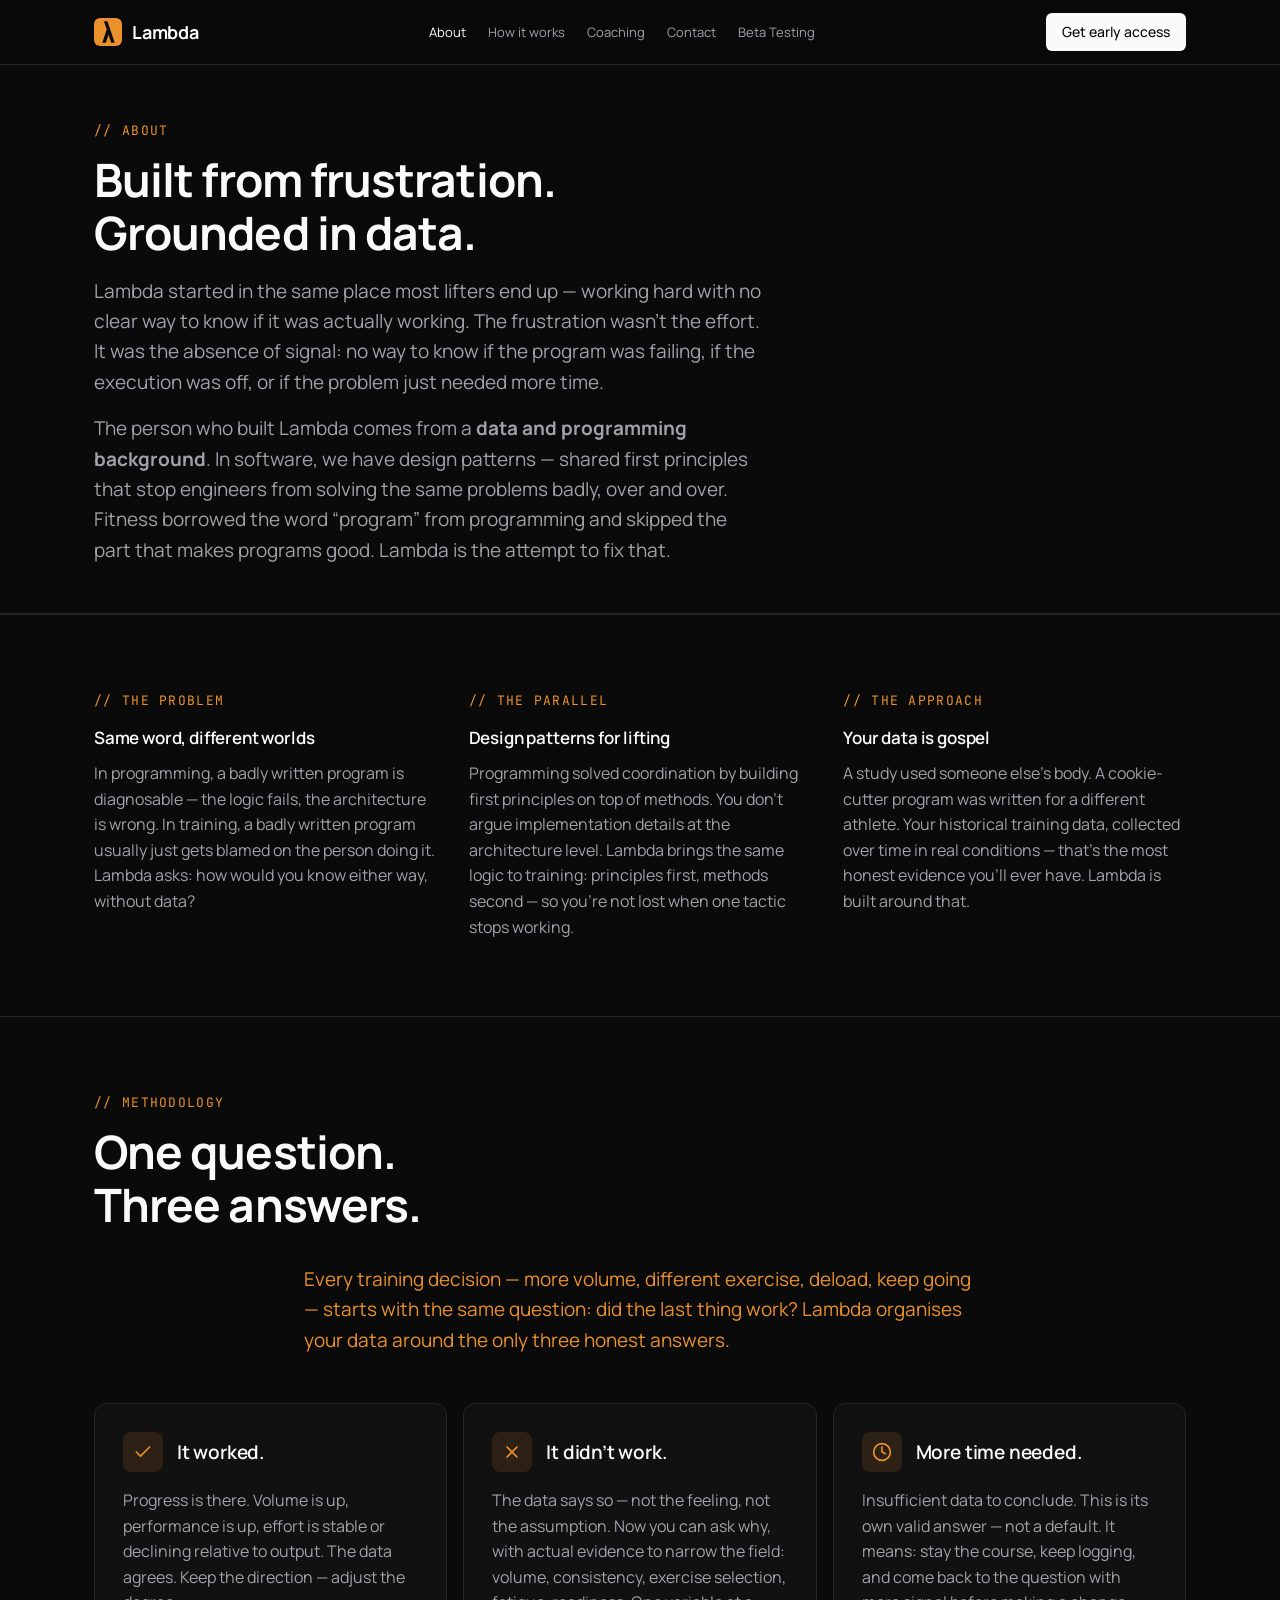
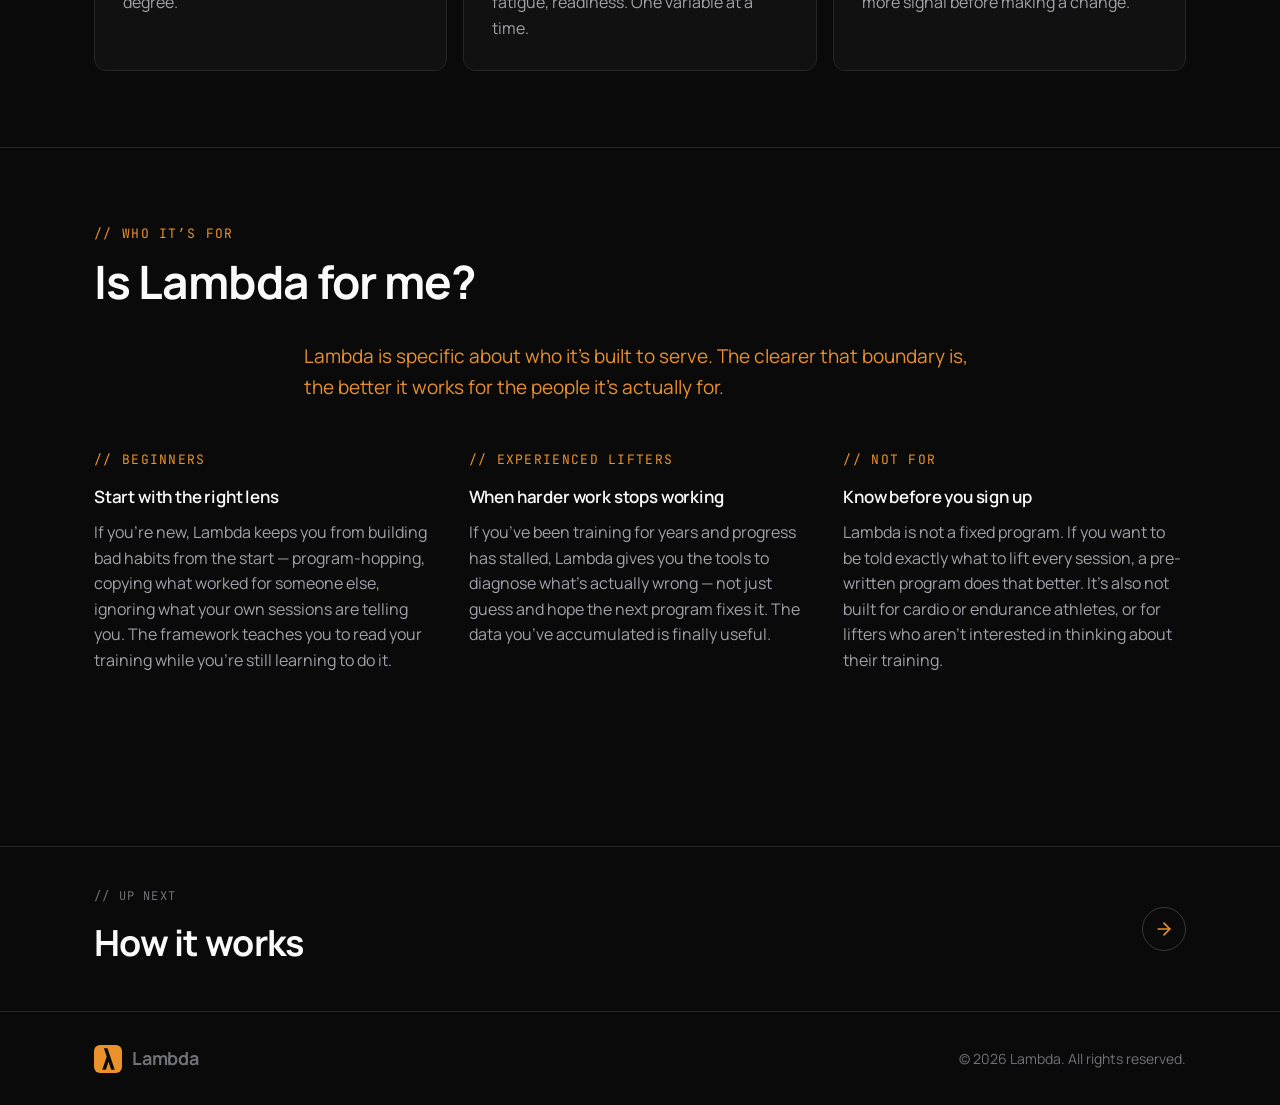
==== commit c98e6412: "fixed beta testing page" ====
--- a/about.html
+++ b/about.html
@@ -181,6 +181,20 @@
         </section>
     </main>
 
+    <div class="page-next">
+        <div class="container">
+            <a href="how-it-works.html" class="page-next__link">
+                <div>
+                    <div class="page-next__pre">// Up next</div>
+                    <div class="page-next__title">How it works</div>
+                </div>
+                <div class="page-next__arrow" aria-hidden="true">
+                    <svg width="20" height="20" viewBox="0 0 24 24" fill="none" stroke="currentColor" stroke-width="2" stroke-linecap="round" stroke-linejoin="round"><line x1="5" y1="12" x2="19" y2="12"/><polyline points="12 5 19 12 12 19"/></svg>
+                </div>
+            </a>
+        </div>
+    </div>
+
     <footer>
         <div class="container footer-inner">
             <a href="index.html" class="logo" aria-label="Lambda home">
--- a/styles.css
+++ b/styles.css
@@ -665,7 +665,6 @@
             h1 { margin-left: auto; margin-right: auto; }
             .hero-text .section-sub { margin: 0 auto 40px; }
             .signup { margin: 0 auto; }
-            .page-sub__hero--split { grid-template-columns: 1fr; }
         }
 
         /* ---------- Footer ---------- */
@@ -860,9 +859,7 @@
             }
             .cta-card .section-sub { margin-bottom: 24px; }
 
-            .page-sub__hero { padding: 36px 0 32px; }
             .page-sub__hero h1 { font-size: clamp(28px, 8vw, 40px); }
-            .beta-signup-card { padding: 32px 20px; }
 
             footer { padding: 24px 0; }
 
@@ -957,6 +954,9 @@
             padding: 56px 0 48px;
             border-bottom: 1px solid var(--border);
         }
+        @media (max-width: 720px) {
+            .page-sub__hero { padding: 36px 0 32px; }
+        }
         .page-sub__hero .section-label {
             margin-bottom: 12px;
         }
@@ -978,6 +978,9 @@
             gap: 48px;
             align-items: center;
         }
+        @media (max-width: 960px) {
+            .page-sub__hero--split { grid-template-columns: 1fr; }
+        }
         .beta-signup-card {
             background:
                 radial-gradient(ellipse 80% 100% at 50% 0%, var(--accent-dim), transparent 70%),
@@ -986,6 +989,9 @@
             border-radius: 20px;
             padding: 40px 32px;
         }
+        @media (max-width: 720px) {
+            .beta-signup-card { padding: 32px 20px; }
+        }
         .beta-signup-card h3 {
             font-size: clamp(20px, 2vw, 26px);
             font-weight: 700;
@@ -1017,6 +1023,50 @@
             border-top: 1px solid var(--border);
         }
 
+        /* ---------- Page next ---------- */
+        .page-next {
+            border-top: 1px solid var(--border);
+            padding: 40px 0;
+        }
+        .page-next__link {
+            display: flex;
+            align-items: center;
+            justify-content: space-between;
+            gap: 24px;
+            color: inherit;
+            transition: opacity 0.2s ease;
+        }
+        .page-next__link:hover { opacity: 0.7; }
+        .page-next__pre {
+            font-family: 'JetBrains Mono', monospace;
+            font-size: 12px;
+            color: var(--text-dim);
+            letter-spacing: 0.1em;
+            text-transform: uppercase;
+            margin-bottom: 8px;
+        }
+        .page-next__title {
+            font-size: clamp(22px, 3vw, 36px);
+            font-weight: 700;
+            letter-spacing: -0.02em;
+            color: var(--text);
+        }
+        .page-next__arrow {
+            width: 44px;
+            height: 44px;
+            border-radius: 50%;
+            border: 1px solid var(--border-strong);
+            display: grid;
+            place-items: center;
+            color: var(--accent);
+            flex-shrink: 0;
+            transition: border-color 0.2s ease, background 0.2s ease;
+        }
+        .page-next__link:hover .page-next__arrow {
+            background: var(--accent-dim);
+            border-color: var(--accent);
+        }
+
         .text-link-accent {
             color: var(--accent);
             text-decoration: underline;
@@ -1034,6 +1084,9 @@
             display: grid;
             grid-template-columns: repeat(auto-fit, minmax(260px, 1fr));
             gap: 28px 32px;
+        }
+        @media (max-width: 720px) {
+            .overview-grid.carousel-track { display: flex; }
         }
         .overview-pillar h3 {
             font-size: 17px;
